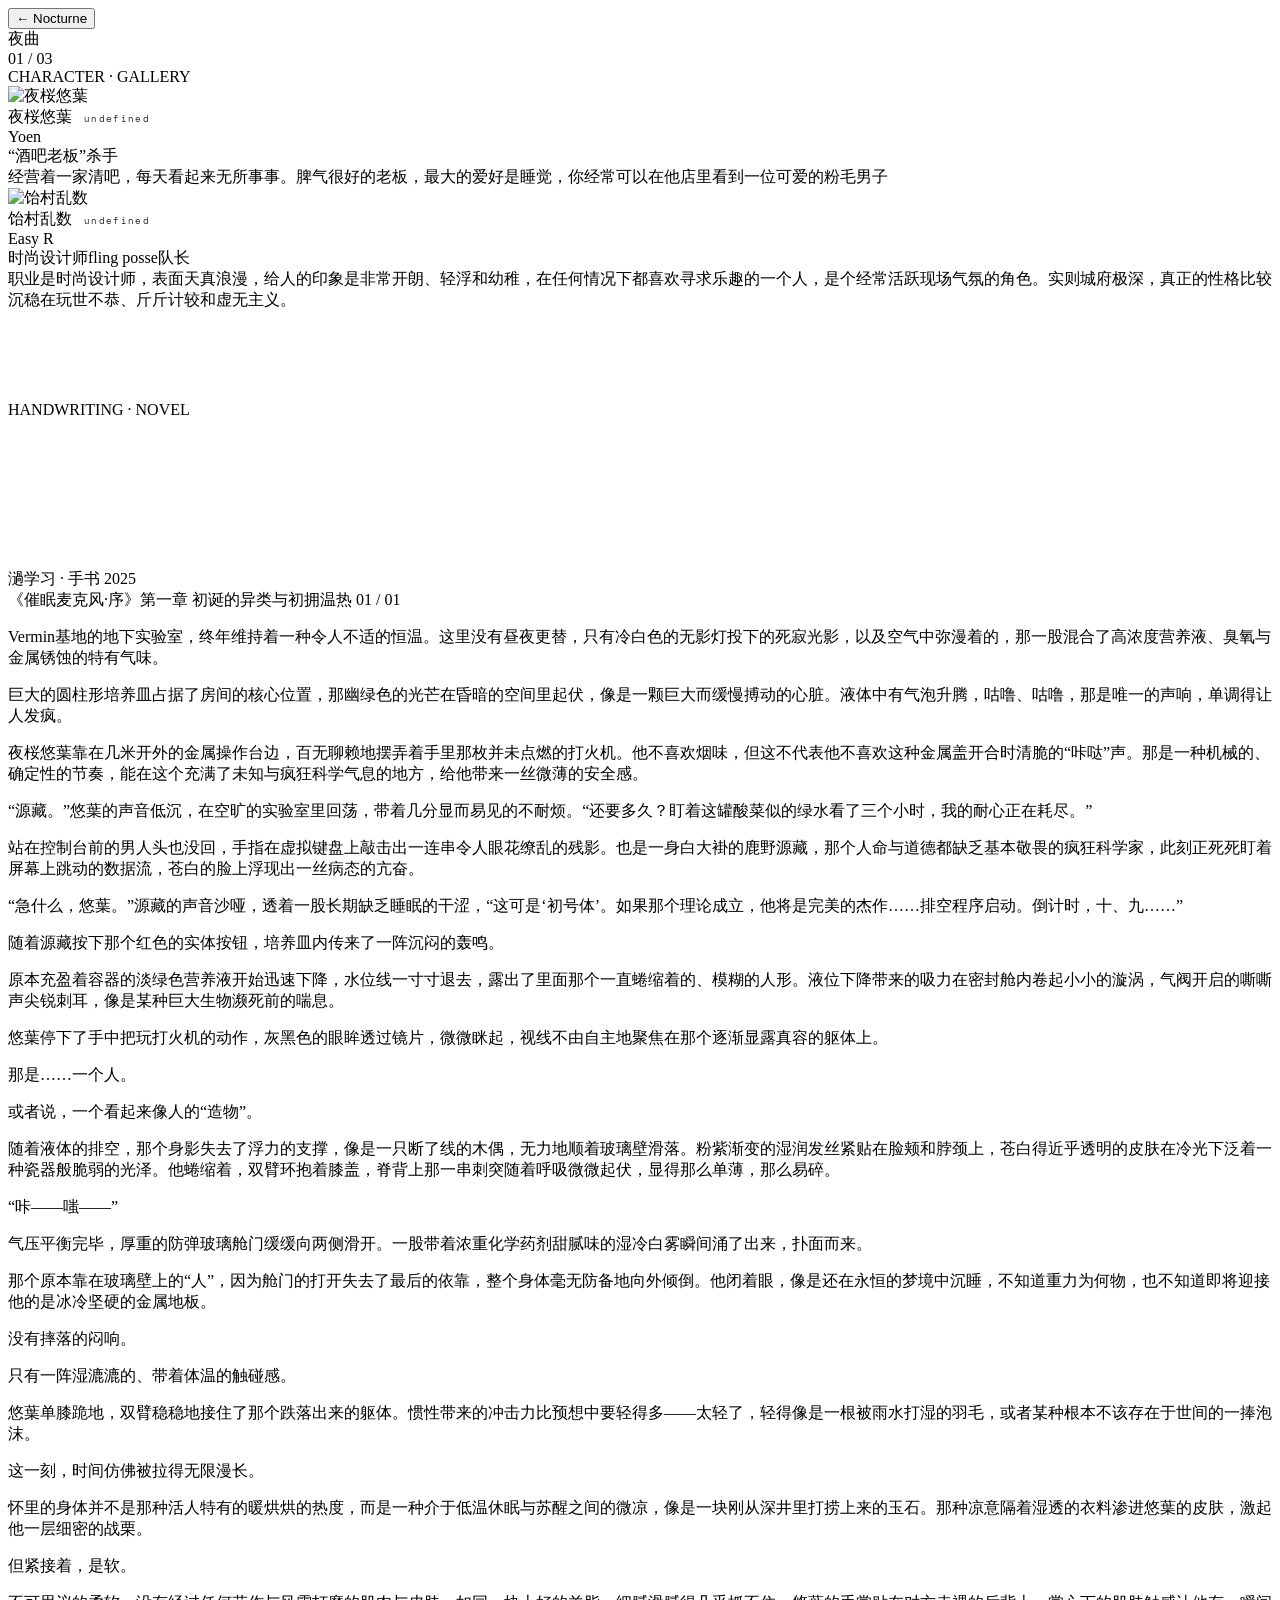
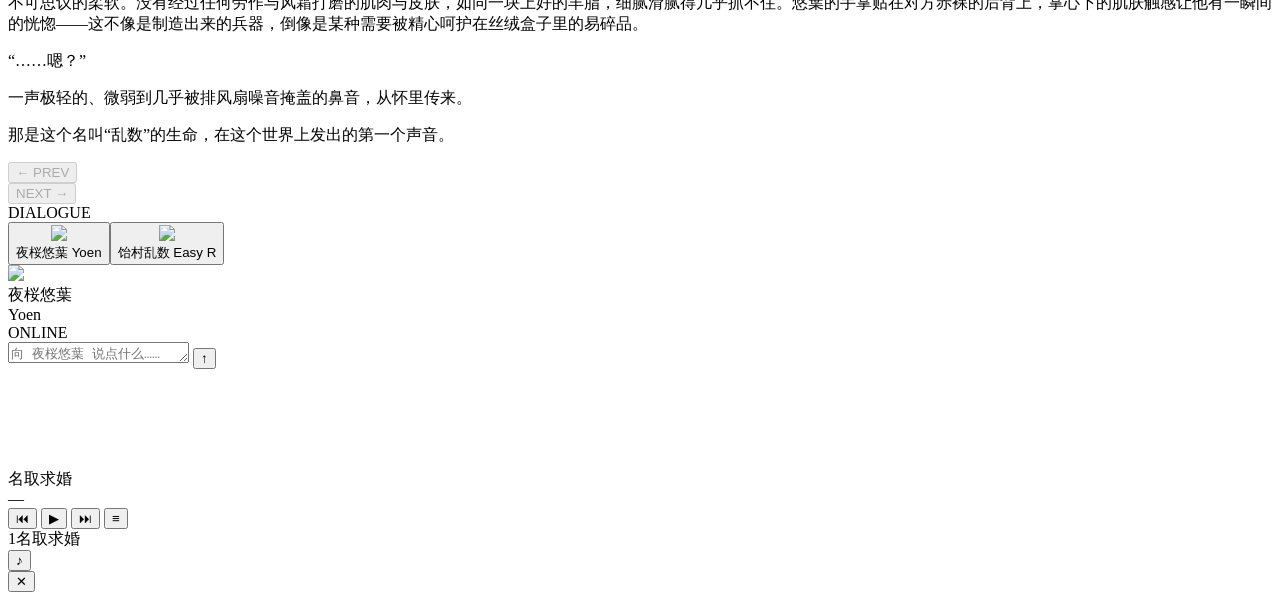
==== world.html @ d43e40ae "897" ====
<!DOCTYPE html>
<html lang="zh">
<head>
<meta charset="UTF-8">
<meta name="viewport" content="width=device-width, initial-scale=1.0">
<title>Nocturne</title>
<link rel="preconnect" href="https://fonts.googleapis.com">
<link href="https://fonts.googleapis.com/css2?family=Cormorant+Garamond:ital,wght@0,300;0,400;0,600;1,300;1,400&family=Noto+Serif+SC:wght@300;400;600&family=Space+Mono:ital@0;1&display=swap" rel="stylesheet">
<link rel="stylesheet" href="style.css">
</head>
<body>

<!-- ════════ DETAIL ════════ -->
<div id="detail" class="page active">

  <div class="detail-topbar">
    <button class="back-btn" onclick="history.back()">← Nocturne</button>
    <div class="topbar-name" id="d-topname"></div>
    <div class="topbar-num" id="d-topnum"></div>
  </div>

  <!-- 角色 + 画廊 -->
  <div class="d-sec" id="sec-cg">
    <div class="sec-lbl">CHARACTER · GALLERY</div>
    <div class="cg-grid">
      <div class="char-stack" id="d-chars"></div>
      <div class="gal-grid" id="d-gallery"></div>
    </div>
  </div>

  <!-- 视频 + 小说 -->
  <div class="d-sec" id="sec-vn">
    <div class="sec-lbl">HANDWRITING · NOVEL</div>
    <div class="vn-grid">

      <div class="vid-wrap">
        <div class="vid-frame" id="d-vframe">
          <div class="vid-ph"><div class="vi">▷</div><p>VIDEO<br>PLACEHOLDER</p></div>
        </div>
        <div class="vid-info">
          <span class="v-t" id="d-vtitle">手书</span>
          <span class="v-d" id="d-vdate">—</span>
        </div>
      </div>

      <div class="nv-wrap">
        <div class="nv-head">
          <span class="nv-title" id="d-nvtitle">—</span>
          <span class="nv-pg" id="d-nvpg">01 / 01</span>
        </div>
        <div class="nv-body" id="d-nvbody"></div>
        <div class="nv-foot">
          <button class="nvbtn" id="nvprev" onclick="nvFlip(-1)">← PREV</button>
          <div class="nv-dots" id="nvdots"></div>
          <button class="nvbtn" id="nvnext" onclick="nvFlip(1)">NEXT →</button>
        </div>
      </div>

    </div>
  </div>

  <!-- 对话 -->
  <div class="d-sec" id="sec-chat">
    <div class="sec-lbl">DIALOGUE</div>
    <div class="chat-wrap">

      <div class="chat-tabs" id="d-ctabs"></div>

      <div class="chat-box">
        <div class="chat-hd">
          <div class="chat-av" id="d-cav">—</div>
          <div>
            <div class="chat-cn" id="d-cname">—</div>
            <div class="chat-cr" id="d-crole">—</div>
          </div>
          <div class="chat-ol">ONLINE</div>
        </div>
        <div class="chat-msgs" id="d-msgs"></div>
        <div class="chat-input-row">
          <textarea class="chat-ta" id="d-input" rows="1"
            placeholder="Say something…"
            onkeydown="ckEnter(event)"
            oninput="autoR(this)"></textarea>
          <button class="chat-send" id="d-send" onclick="doChat()">↑</button>
        </div>
      </div>

    </div>
  </div>

  <div style="height:100px"></div>
</div>

<!-- ════════ MUSIC PLAYER ════════ -->
<div id="mp">
  <div class="mp-panel" id="mp-panel">
    <div class="mp-tname" id="mp-tname">—</div>
    <div class="mp-tart" id="mp-tart">—</div>
    <div class="mp-prog" id="mp-prog" onclick="mpSeek(event)">
      <div class="mp-fill" id="mp-fill"></div>
    </div>
    <div class="mp-ctrls">
      <button class="mpb" onclick="mpPrev()">⏮</button>
      <button class="mp-pp" id="mp-pp" onclick="mpToggle()">▶</button>
      <button class="mpb" onclick="mpNext()">⏭</button>
      <button class="mpb" onclick="mpTogglePl()">≡</button>
    </div>
    <div class="mp-list" id="mp-list">
      <div id="pl-items"></div>
    </div>
  </div>
  <button class="mp-fab" id="mp-fab" onclick="mpTogglePanel()">♪</button>
</div>

<!-- ════════ LIGHTBOX ════════ -->
<div id="lb" onclick="lbClose()">
  <button class="lb-x">✕</button>
  <img id="lb-img" src="" alt="">
</div>

<audio id="aud"></audio>

<script src="data.js"></script>
<script src="script.js"></script>

</body>
</html>
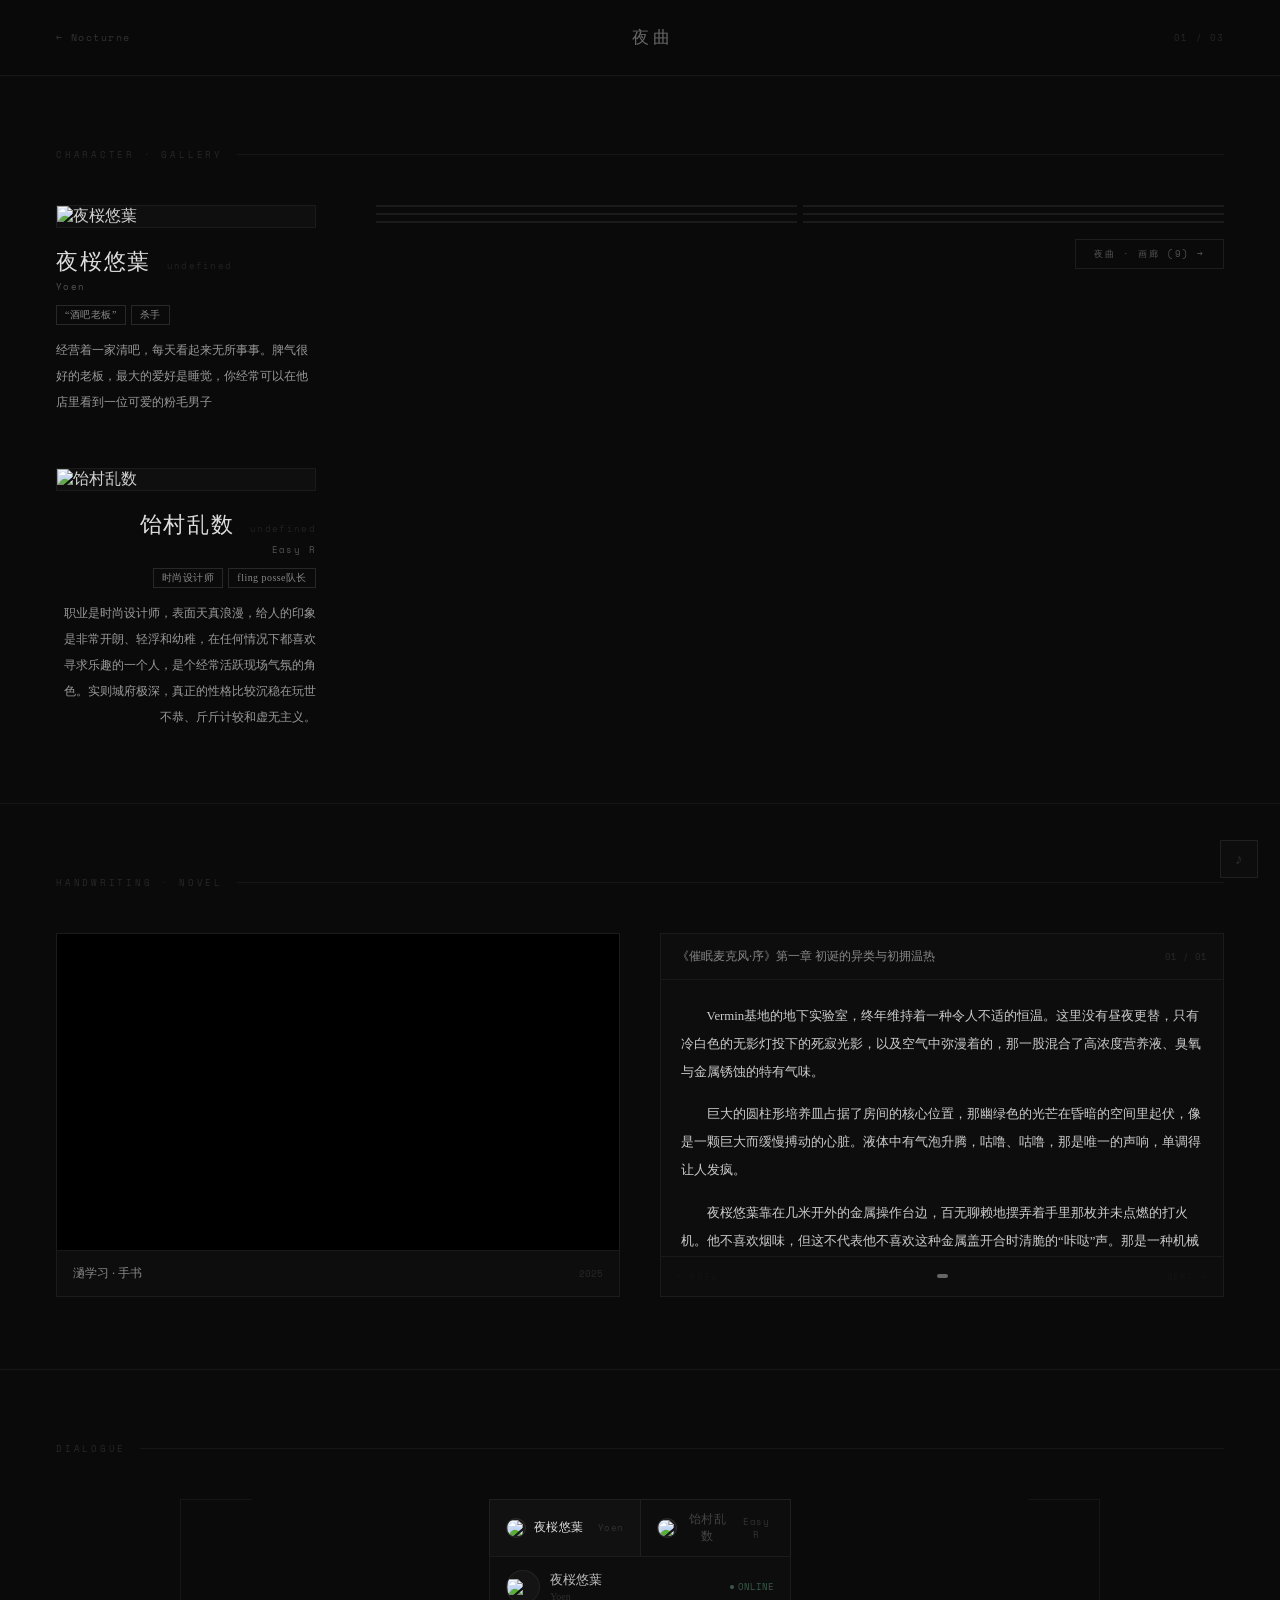
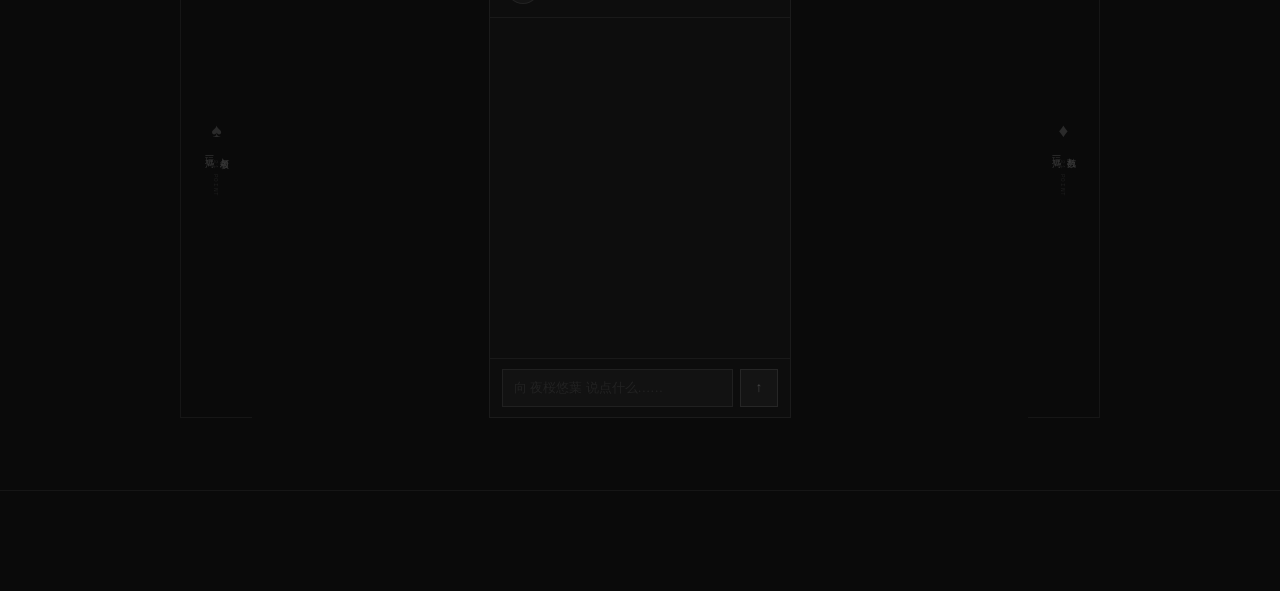
==== commit e04c81b9: "097" ====
--- a/world.html
+++ b/world.html
@@ -24,7 +24,10 @@
     <div class="sec-lbl">CHARACTER · GALLERY</div>
     <div class="cg-grid">
       <div class="char-stack" id="d-chars"></div>
-      <div class="gal-grid" id="d-gallery"></div>
+      <div class="gal-wrap">
+        <div class="gal-grid" id="d-gallery"></div>
+        <button class="gal-more-btn" id="gal-more-btn" onclick="galModalOpen()">Gallery →</button>
+      </div>
     </div>
   </div>
 
@@ -62,27 +65,44 @@
   <!-- 对话 -->
   <div class="d-sec" id="sec-chat">
     <div class="sec-lbl">DIALOGUE</div>
-    <div class="chat-wrap">
-
-      <div class="chat-tabs" id="d-ctabs"></div>
-
-      <div class="chat-box">
-        <div class="chat-hd">
-          <div class="chat-av" id="d-cav">—</div>
-          <div>
-            <div class="chat-cn" id="d-cname">—</div>
-            <div class="chat-cr" id="d-crole">—</div>
-          </div>
-          <div class="chat-ol">ONLINE</div>
-        </div>
-        <div class="chat-msgs" id="d-msgs"></div>
-        <div class="chat-input-row">
-          <textarea class="chat-ta" id="d-input" rows="1"
-            placeholder="Say something…"
-            onkeydown="ckEnter(event)"
-            oninput="autoR(this)"></textarea>
-          <button class="chat-send" id="d-send" onclick="doChat()">↑</button>
-        </div>
+
+    <div class="chat-outer">
+
+      <!-- 左：悠葉 -->
+      <div class="game-side game-side-left" id="game-btn-0" onclick="bjOpen(0)">
+        <div class="game-side-icon">♠</div>
+        <div class="game-side-label">与老板<br>玩一局</div>
+        <div class="game-side-sub">21 POINT</div>
+      </div>
+
+      <!-- 对话框 -->
+      <div class="chat-wrap">
+        <div class="chat-tabs" id="d-ctabs"></div>
+        <div class="chat-box">
+          <div class="chat-hd">
+            <div class="chat-av" id="d-cav">—</div>
+            <div>
+              <div class="chat-cn" id="d-cname">—</div>
+              <div class="chat-cr" id="d-crole">—</div>
+            </div>
+            <div class="chat-ol">ONLINE</div>
+          </div>
+          <div class="chat-msgs" id="d-msgs"></div>
+          <div class="chat-input-row">
+            <textarea class="chat-ta" id="d-input" rows="1"
+              placeholder="Say something…"
+              onkeydown="ckEnter(event)"
+              oninput="autoR(this)"></textarea>
+            <button class="chat-send" id="d-send" onclick="doChat()">↑</button>
+          </div>
+        </div>
+      </div>
+
+      <!-- 右：乱数 -->
+      <div class="game-side game-side-right" id="game-btn-1" onclick="bjOpen(1)">
+        <div class="game-side-icon">♦</div>
+        <div class="game-side-label">与乱数<br>玩一局</div>
+        <div class="game-side-sub">21 POINT</div>
       </div>
 
     </div>
@@ -112,6 +132,92 @@
   <button class="mp-fab" id="mp-fab" onclick="mpTogglePanel()">♪</button>
 </div>
 
+<!-- ════════ BLACKJACK MODAL ════════ -->
+<div id="bj-modal" onclick="bjModalBgClick(event)">
+  <div class="bj-modal-inner" id="bj-modal-inner">
+
+    <!-- 关闭 -->
+    <button class="bj-x" onclick="bjClose()">✕</button>
+
+    <!-- 赌桌主体 -->
+    <div class="bj-table">
+
+      <!-- ── 庄家区 ── -->
+      <div class="bj-dealer-zone">
+        <!-- 立绘区（后期放图） -->
+        <div class="bj-char-portrait" id="bj-char-portrait">
+          <div class="bj-char-placeholder" id="bj-char-placeholder">
+            <div class="bj-char-av" id="bj-char-av">—</div>
+            <div class="bj-char-nm" id="bj-char-nm">—</div>
+          </div>
+        </div>
+        <!-- 庄家台词 -->
+        <div class="bj-speech" id="bj-speech">
+          <span id="bj-speech-text">—</span>
+        </div>
+        <!-- 庄家牌 -->
+        <div class="bj-hand-label">庄家 <span class="bj-score" id="bj-dealer-score"></span></div>
+        <div class="bj-hand" id="bj-dealer-hand"></div>
+      </div>
+
+      <!-- ── 桌面中线 ── -->
+      <div class="bj-felt-mid">
+        <div class="bj-deck-area">
+          <div class="bj-deck" id="bj-deck">
+            <div class="bj-deck-card"></div>
+            <div class="bj-deck-card"></div>
+            <div class="bj-deck-card"></div>
+          </div>
+          <div class="bj-deck-label">DECK</div>
+        </div>
+        <div class="bj-result-area">
+          <div class="bj-result" id="bj-result"></div>
+        </div>
+        <!-- 筹码下注区 -->
+        <div class="bj-bet-display">
+          BET <span id="bj-bet-val">0</span> &nbsp;|&nbsp; CHIPS <span id="bj-chips-val">1000</span>
+        </div>
+      </div>
+
+      <!-- ── 玩家区 ── -->
+      <div class="bj-player-zone">
+        <div class="bj-hand" id="bj-player-hand"></div>
+        <div class="bj-hand-label">你 <span class="bj-score" id="bj-player-score"></span></div>
+
+        <!-- 筹码选择 -->
+        <div class="bj-chips" id="bj-chips">
+          <button class="bj-chip c5"   onclick="bjBet(5)">5</button>
+          <button class="bj-chip c25"  onclick="bjBet(25)">25</button>
+          <button class="bj-chip c50"  onclick="bjBet(50)">50</button>
+          <button class="bj-chip c100" onclick="bjBet(100)">100</button>
+          <button class="bj-chip c500" onclick="bjBet(500)">500</button>
+        </div>
+
+        <!-- 操作按钮 -->
+        <div class="bj-actions" id="bj-actions">
+          <button class="bj-btn" id="bj-deal-btn"     onclick="bjDeal()">发牌 DEAL</button>
+          <button class="bj-btn" id="bj-hit-btn"      onclick="bjHit()"   style="display:none">要牌 HIT</button>
+          <button class="bj-btn" id="bj-stand-btn"    onclick="bjStand()" style="display:none">停牌 STAND</button>
+          <button class="bj-btn" id="bj-double-btn"   onclick="bjDouble()" style="display:none">双倍 DOUBLE</button>
+          <button class="bj-btn" id="bj-split-btn"    onclick="bjSplit()"  style="display:none">分牌 SPLIT</button>
+          <button class="bj-btn" id="bj-insure-btn"   onclick="bjInsure()" style="display:none">保险 INSURANCE</button>
+          <button class="bj-btn bj-btn-new" id="bj-new-btn" onclick="bjNewRound()" style="display:none">新一局 NEW ROUND</button>
+        </div>
+      </div>
+
+    </div>
+  </div>
+</div>
+
+<!-- ════════ GALLERY MODAL ════════ -->
+<div id="gal-modal">
+  <div class="gal-modal-head">
+    <div class="gal-modal-title" id="gal-modal-title">画廊</div>
+    <button class="gal-modal-close" onclick="galModalClose()">✕ CLOSE</button>
+  </div>
+  <div class="gal-masonry" id="gal-masonry"></div>
+</div>
+
 <!-- ════════ LIGHTBOX ════════ -->
 <div id="lb" onclick="lbClose()">
   <button class="lb-x">✕</button>
--- a/style.css
+++ b/style.css
@@ -0,0 +1,676 @@
+/* ─── RESET ─── */
+*,*::before,*::after{box-sizing:border-box;margin:0;padding:0;}
+html{scroll-behavior:smooth;}
+body{
+  background:#0a0a0a;
+  color:#d0d0d0;
+  font-family:'Noto Serif SC',serif;
+  overflow-x:hidden;
+  -webkit-font-smoothing:antialiased;
+}
+img{display:block;}
+button{cursor:pointer;font-family:inherit;border:none;background:none;}
+
+/* ─── PAGE SYSTEM ─── */
+.page{display:none;}
+.page.active{display:block;}
+
+/* ════════════════════════════════
+   HOME
+════════════════════════════════ */
+#home{
+  min-height:100vh;
+  display:flex;
+  flex-direction:column;
+  overflow:hidden;
+}
+.home-bar{
+  display:flex;
+  align-items:baseline;
+  justify-content:space-between;
+  padding:36px 56px 0;
+  flex-shrink:0;
+}
+.logo{
+  font-family:'Cormorant Garamond',serif;
+  font-size:1.5rem;
+  font-weight:300;
+  letter-spacing:.3em;
+  color:#fff;
+}
+.logo-sub{
+  font-family:'Space Mono',monospace;
+  font-size:.58rem;
+  letter-spacing:.18em;
+  color:#333;
+  text-transform:uppercase;
+}
+.slider-area{
+  flex:1;
+  display:flex;
+  flex-direction:column;
+  align-items:center;
+  justify-content:center;
+  padding:40px 0 60px;
+}
+.world-name-display{
+  text-align:center;
+  margin-bottom:28px;
+  min-height:64px;
+  display:flex;
+  flex-direction:column;
+  align-items:center;
+  justify-content:flex-end;
+  gap:8px;
+}
+.wnd-idx{
+  font-family:'Space Mono',monospace;
+  font-size:.6rem;
+  letter-spacing:.25em;
+  color:#2e2e2e;
+}
+.wnd-name{
+  font-family:'Cormorant Garamond',serif;
+  font-size:clamp(1.8rem,4vw,3rem);
+  font-weight:300;
+  letter-spacing:.12em;
+  color:#e8e8e8;
+  line-height:1;
+  transition:opacity .35s,transform .35s;
+}
+.wnd-en{
+  font-family:'Space Mono',monospace;
+  font-size:.6rem;
+  letter-spacing:.2em;
+  color:#2e2e2e;
+  text-transform:uppercase;
+}
+
+/* Carousel */
+.carousel-outer{
+  position:relative;
+  width:min(90vw,1200px);
+  display:flex;
+  align-items:center;
+  justify-content:center;
+}
+.carousel-viewport{
+  flex:1;
+  position:relative;
+}
+.carousel-track-clip{
+  overflow:hidden;
+  width:100%;
+  position:relative;
+}
+.carousel-track{
+  display:flex;
+  transition:transform .55s cubic-bezier(.4,0,.2,1);
+  will-change:transform;
+}
+.slide{
+  flex-shrink:0;
+  width:100%;
+  cursor:pointer;
+}
+.slide-inner{
+  aspect-ratio:16/9;
+  position:relative;
+  overflow:hidden;
+  background:#0f0f0f;
+  border:1px solid rgba(255,255,255,.06);
+  transition:border-color .3s;
+}
+.slide:hover .slide-inner{border-color:rgba(255,255,255,.15);}
+.slide-bg{
+  position:absolute;inset:0;
+  background-size:cover;background-position:center;
+  filter:grayscale(25%) brightness(.75);
+  transition:filter .5s,transform .6s cubic-bezier(.4,0,.2,1);
+}
+.slide:hover .slide-bg{filter:grayscale(5%) brightness(.9);transform:scale(1.02);}
+.slide-overlay{
+  position:absolute;inset:0;
+  background:linear-gradient(to bottom,transparent 40%,rgba(0,0,0,.45) 100%);
+}
+.slide-empty{
+  position:absolute;inset:0;
+  display:flex;flex-direction:column;align-items:center;justify-content:center;
+  gap:10px;color:#1e1e1e;
+}
+.slide-empty .se-icon{font-size:2rem;opacity:.2;}
+.slide-empty .se-text{font-family:'Space Mono',monospace;font-size:.6rem;letter-spacing:.18em;}
+.slide-hint{
+  position:absolute;bottom:18px;right:22px;
+  font-family:'Space Mono',monospace;
+  font-size:.58rem;letter-spacing:.18em;
+  color:rgba(255,255,255,.25);
+  opacity:0;transition:opacity .3s;text-transform:uppercase;
+}
+.slide:hover .slide-hint{opacity:1;}
+.slide-tagline{
+  position:absolute;bottom:18px;left:22px;
+  font-size:.72rem;color:rgba(255,255,255,.25);font-style:italic;
+  opacity:0;transform:translateY(4px);transition:all .35s .05s;
+}
+.slide:hover .slide-tagline{opacity:1;transform:none;}
+
+/* Arrows */
+.carr-btn{
+  flex-shrink:0;
+  width:64px;height:64px;
+  background:none;border:none;
+  color:rgba(255,255,255,.3);font-size:1.1rem;
+  display:flex;align-items:center;justify-content:center;
+  transition:color .25s;cursor:pointer;
+}
+.carr-btn:hover{color:rgba(255,255,255,.85);}
+
+/* Dots */
+.slider-dots{display:flex;gap:8px;margin-top:28px;}
+.sdot{
+  width:5px;height:5px;border-radius:50%;
+  background:#222;cursor:pointer;transition:all .3s;
+}
+.sdot.on{background:#666;width:18px;border-radius:2px;}
+
+.home-footer{
+  text-align:center;padding:0 0 36px;
+  font-family:'Space Mono',monospace;
+  font-size:.56rem;letter-spacing:.22em;color:#1e1e1e;text-transform:uppercase;
+  flex-shrink:0;
+}
+
+/* ════════════════════════════════
+   DETAIL
+════════════════════════════════ */
+#detail{background:#0a0a0a;}
+.detail-topbar{
+  display:flex;align-items:center;justify-content:space-between;
+  padding:26px 56px;
+  border-bottom:1px solid rgba(255,255,255,.06);
+  position:sticky;top:0;z-index:100;
+  background:rgba(10,10,10,.93);backdrop-filter:blur(20px);
+}
+.back-btn{
+  display:flex;align-items:center;gap:10px;
+  font-family:'Space Mono',monospace;font-size:.62rem;letter-spacing:.15em;
+  color:#333;transition:color .2s;
+}
+.back-btn:hover{color:#aaa;}
+.topbar-name{
+  font-family:'Cormorant Garamond',serif;
+  font-size:1.05rem;font-weight:300;letter-spacing:.22em;color:#666;
+}
+.topbar-num{font-family:'Space Mono',monospace;font-size:.58rem;letter-spacing:.12em;color:#252525;}
+
+/* Sections */
+.d-sec{
+  padding:72px 56px;
+  border-bottom:1px solid rgba(255,255,255,.05);
+  opacity:0;transform:translateY(22px);
+  transition:opacity .65s cubic-bezier(.4,0,.2,1),transform .65s cubic-bezier(.4,0,.2,1);
+}
+.d-sec.vis{opacity:1;transform:none;}
+.sec-lbl{
+  font-family:'Space Mono',monospace;font-size:.58rem;letter-spacing:.3em;
+  color:#282828;text-transform:uppercase;margin-bottom:44px;
+  display:flex;align-items:center;gap:14px;
+}
+.sec-lbl::after{content:'';flex:1;height:1px;background:rgba(255,255,255,.05);}
+
+/* Characters + Gallery */
+.cg-grid{display:grid;grid-template-columns:260px 1fr;gap:60px;align-items:start;}
+.char-stack{display:flex;flex-direction:column;gap:52px;}
+.char-card.flip .char-body{text-align:right;}
+.char-card.flip .char-tags{justify-content:flex-end;}
+.char-portrait{
+  width:100%;background:#0f0f0f;
+  border:1px solid rgba(255,255,255,.05);
+  overflow:hidden;margin-bottom:18px;position:relative;
+}
+.char-portrait img{width:100%;height:auto;filter:grayscale(15%);}
+.portrait-ph{
+  position:absolute;inset:0;
+  display:flex;flex-direction:column;align-items:center;justify-content:center;
+  gap:6px;color:#1e1e1e;
+}
+.portrait-ph .phi{font-size:1.4rem;opacity:.2;}
+.portrait-ph .pht{font-family:'Space Mono',monospace;font-size:.55rem;letter-spacing:.15em;}
+.char-name{
+  font-family:'Cormorant Garamond',serif;
+  font-size:1.4rem;font-weight:300;letter-spacing:.08em;color:#ddd;margin-bottom:3px;
+}
+.char-name-en{font-family:'Space Mono',monospace;font-size:.58rem;letter-spacing:.15em;color:#555;margin-bottom:12px;}
+.char-tags{display:flex;flex-wrap:wrap;gap:5px;margin-bottom:12px;}
+.char-tag{font-size:.62rem;padding:2px 8px;border:1px solid rgba(255,255,255,.12);color:#888;letter-spacing:.05em;}
+.char-bio{font-size:.78rem;line-height:2.1;color:#999;}
+
+/* ── 预览画廊容器 ── */
+.gal-wrap{display:flex;flex-direction:column;gap:10px;}
+
+/* 预览画廊：2列瀑布流，图片保持原始比例不裁切 */
+.gal-grid{columns:2;column-gap:6px;}
+.gi{
+  break-inside:avoid;margin-bottom:6px;display:block;
+  break-inside:avoid;margin-bottom:6px;
+  background:#0f0f0f;
+  border:1px solid rgba(255,255,255,.05);
+  overflow:hidden;cursor:pointer;
+  transition:border-color .3s;display:block;
+}
+.gi:hover{border-color:rgba(255,255,255,.18);}
+.gi img{width:100%;height:auto;display:block;filter:grayscale(8%);transition:filter .4s,transform .4s;}
+.gi:hover img{filter:grayscale(0%);transform:scale(1.02);}
+.gi-empty{
+  
+  display:flex;flex-direction:column;align-items:center;justify-content:center;
+  gap:5px;color:#1e1e1e;
+}
+.gi-empty .ge{font-size:1.1rem;opacity:.2;}
+.gi-empty .gt{font-family:'Space Mono',monospace;font-size:.52rem;letter-spacing:.12em;}
+
+/* 查看更多按钮 */
+.gal-more-btn{
+  align-self:flex-end;
+  font-family:'Space Mono',monospace;font-size:.55rem;letter-spacing:.18em;
+  color:#555;border:1px solid rgba(255,255,255,.08);
+  padding:7px 18px;background:transparent;cursor:pointer;
+  transition:color .2s,border-color .2s;text-transform:uppercase;
+}
+.gal-more-btn:hover{color:#bbb;border-color:rgba(255,255,255,.25);}
+
+/* ── 画廊全屏弹窗 ── */
+#gal-modal{
+  display:none;position:fixed;inset:0;z-index:950;
+  background:rgba(0,0,0,.97);overflow-y:auto;
+  padding:40px 24px 60px;
+}
+#gal-modal.op{display:block;}
+.gal-modal-head{
+  display:flex;align-items:center;justify-content:space-between;
+  max-width:1200px;margin:0 auto 28px;
+}
+.gal-modal-title{
+  font-family:'Cormorant Garamond',serif;font-size:1.3rem;
+  font-weight:300;letter-spacing:.15em;color:#ccc;
+}
+.gal-modal-close{
+  font-family:'Space Mono',monospace;font-size:.6rem;letter-spacing:.15em;
+  color:#555;border:1px solid rgba(255,255,255,.1);
+  padding:7px 14px;background:transparent;cursor:pointer;
+  transition:color .2s,border-color .2s;
+}
+.gal-modal-close:hover{color:#ccc;border-color:rgba(255,255,255,.28);}
+
+/* 弹窗瀑布流 */
+.gal-masonry{max-width:1200px;margin:0 auto;columns:4;column-gap:8px;}
+.gal-masonry-item{
+  break-inside:avoid;margin-bottom:8px;
+  border:1px solid rgba(255,255,255,.05);
+  overflow:hidden;cursor:pointer;
+  transition:border-color .3s;background:#0d0d0d;
+}
+.gal-masonry-item:hover{border-color:rgba(255,255,255,.2);}
+.gal-masonry-item img{width:100%;height:auto;display:block;filter:grayscale(8%);transition:filter .4s;}
+.gal-masonry-item:hover img{filter:grayscale(0%);}
+@media(max-width:900px){.gal-masonry{columns:3;}.gal-grid{columns:2;}}
+@media(max-width:600px){.gal-masonry{columns:2;}.gal-grid{columns:2;}}
+@media(max-width:420px){.gal-masonry{columns:1;}.gal-grid{columns:1;}}
+
+/* Video + Novel */
+.vn-grid{display:grid;grid-template-columns:1fr 1fr;gap:40px;align-items:stretch;}
+.vid-wrap{border:1px solid rgba(255,255,255,.06);background:#0d0d0d;}
+.vid-frame{
+  aspect-ratio:16/9;background:#000;
+  position:relative;display:flex;align-items:center;justify-content:center;overflow:hidden;
+}
+.vid-frame video,.vid-frame iframe{width:100%;height:100%;border:none;display:block;}
+.vid-ph{display:flex;flex-direction:column;align-items:center;gap:8px;color:#1e1e1e;text-align:center;}
+.vid-ph .vi{font-size:1.8rem;opacity:.2;}
+.vid-ph p{font-family:'Space Mono',monospace;font-size:.58rem;letter-spacing:.1em;line-height:1.9;}
+.vid-info{padding:14px 16px;border-top:1px solid rgba(255,255,255,.05);display:flex;justify-content:space-between;align-items:baseline;}
+.v-t{font-size:.78rem;color:#888;}
+.v-d{font-family:'Space Mono',monospace;font-size:.58rem;color:#282828;}
+
+.nv-wrap{border:1px solid rgba(255,255,255,.06);background:#0d0d0d;display:flex;flex-direction:column;height:100%;}
+.nv-head{padding:14px 16px;border-bottom:1px solid rgba(255,255,255,.05);display:flex;justify-content:space-between;align-items:center;}
+.nv-title{font-size:.78rem;color:#888;}
+.nv-pg{font-family:'Space Mono',monospace;font-size:.56rem;color:#282828;}
+.nv-body{flex:1;position:relative;overflow:hidden;min-height:0;}
+.nv-page{
+  position:absolute;inset:0;padding:22px 20px;
+  font-size:.8rem;line-height:2.2;color:#ccc;
+  opacity:0;transform:translateX(28px);
+  transition:opacity .35s,transform .35s;
+  pointer-events:none;overflow-y:auto;
+}
+.nv-page.on{opacity:1;transform:none;pointer-events:auto;}
+.nv-page p{margin-bottom:1.1em;text-indent:2em;}
+.nv-foot{padding:9px 16px;border-top:1px solid rgba(255,255,255,.05);display:flex;align-items:center;justify-content:space-between;}
+.nvbtn{font-family:'Space Mono',monospace;font-size:.58rem;letter-spacing:.08em;color:#282828;padding:4px 0;transition:color .2s;}
+.nvbtn:hover{color:#aaa;}
+.nvbtn:disabled{opacity:.2;cursor:default;}
+.nv-dots{display:flex;gap:4px;}
+.nvdot{width:4px;height:4px;border-radius:50%;background:#1e1e1e;cursor:pointer;transition:all .25s;}
+.nvdot.on{background:#666;width:11px;border-radius:2px;}
+
+/* Chat */
+.chat-wrap{max-width:760px;margin:0 auto;}
+.chat-tabs{
+  display:none;
+  border:1px solid rgba(255,255,255,.08);
+  border-bottom:none;
+  background:#0d0d0d;
+}
+.chat-tabs.visible{display:flex;}
+.ctab{
+  flex:1;padding:11px 16px;display:flex;align-items:center;gap:8px;
+  color:#444;font-size:.78rem;
+  border-right:1px solid rgba(255,255,255,.06);
+  transition:all .2s;letter-spacing:.03em;
+}
+.ctab:last-child{border-right:none;}
+.ctab:hover{color:#aaa;background:rgba(255,255,255,.03);}
+.ctab.on{color:#ddd;background:#111;}
+.ctab-av{
+  width:20px;height:20px;border-radius:50%;background:#1a1a1a;
+  border:1px solid rgba(255,255,255,.08);
+  overflow:hidden;display:flex;align-items:center;justify-content:center;
+  font-size:.6rem;color:#555;flex-shrink:0;
+}
+.ctab-av img{width:100%;height:auto;}
+.ctab-alias{font-family:'Space Mono',monospace;font-size:.56rem;color:#333;margin-left:auto;}
+
+.chat-box{border:1px solid rgba(255,255,255,.06);background:#0d0d0d;}
+.chat-hd{padding:13px 16px;border-bottom:1px solid rgba(255,255,255,.05);display:flex;align-items:center;gap:10px;}
+.chat-av{
+  width:34px;height:34px;border-radius:50%;
+  background:#141414;border:1px solid rgba(255,255,255,.06);
+  overflow:hidden;display:flex;align-items:center;justify-content:center;
+  font-size:.8rem;color:#333;flex-shrink:0;
+}
+.chat-av img{width:100%;height:auto;}
+.chat-cn{font-size:.82rem;color:#bbb;}
+.chat-cr{font-size:.62rem;color:#2e2e2e;margin-top:2px;}
+.chat-ol{
+  margin-left:auto;font-family:'Space Mono',monospace;
+  font-size:.56rem;color:#3a5a4a;display:flex;align-items:center;gap:4px;
+}
+.chat-ol::before{content:'';width:4px;height:4px;background:#3a5a4a;border-radius:50%;animation:pulse 2.5s ease-in-out infinite;}
+@keyframes pulse{0%,100%{opacity:1}50%{opacity:.25}}
+
+.chat-msgs{
+  height:340px;overflow-y:auto;padding:16px;
+  display:flex;flex-direction:column;gap:10px;
+  scrollbar-width:thin;scrollbar-color:#161616 transparent;
+}
+.cm{display:flex;gap:7px;max-width:80%;animation:mi .2s ease;}
+@keyframes mi{from{opacity:0;transform:translateY(4px)}}
+.cm.u{margin-left:auto;flex-direction:row-reverse;}
+.cm-av{
+  width:26px;height:26px;border-radius:50%;
+  background:#141414;border:1px solid rgba(255,255,255,.05);
+  display:flex;align-items:center;justify-content:center;
+  font-size:.65rem;color:#333;flex-shrink:0;margin-top:2px;
+}
+.cm-av img{width:100%;height:auto;border-radius:50%;}
+.cm-b{padding:9px 12px;font-size:.8rem;line-height:1.8;}
+.cm.ai .cm-b{background:#141414;border:1px solid rgba(255,255,255,.05);border-radius:2px 9px 9px 9px;color:#888;}
+.cm.u .cm-b{background:#161616;border:1px solid rgba(255,255,255,.09);border-radius:9px 2px 9px 9px;color:#bbb;}
+.tds{display:flex;gap:3px;padding:3px 0;}
+.td{width:4px;height:4px;background:#2a2a2a;border-radius:50%;animation:td 1.2s ease-in-out infinite;}
+.td:nth-child(2){animation-delay:.2s}.td:nth-child(3){animation-delay:.4s}
+@keyframes td{0%,60%,100%{transform:translateY(0)}30%{transform:translateY(-4px)}}
+
+.chat-input-row{padding:10px 12px;border-top:1px solid rgba(255,255,255,.05);display:flex;gap:7px;}
+.chat-ta{
+  flex:1;background:rgba(255,255,255,.02);
+  border:1px solid rgba(255,255,255,.06);
+  padding:8px 11px;color:#bbb;
+  font-family:'Noto Serif SC',serif;font-size:.8rem;
+  resize:none;outline:none;line-height:1.6;
+  transition:border-color .2s;min-height:38px;max-height:100px;
+}
+.chat-ta:focus{border-color:rgba(255,255,255,.16);}
+.chat-ta::placeholder{color:#222;}
+.chat-send{
+  background:#141414;border:1px solid rgba(255,255,255,.08);
+  color:#444;width:38px;font-size:.85rem;
+  transition:all .2s;flex-shrink:0;
+}
+.chat-send:hover{color:#bbb;border-color:rgba(255,255,255,.18);}
+.chat-send:disabled{opacity:.25;cursor:not-allowed;}
+
+/* ════════════════════════════════
+   MUSIC PLAYER
+════════════════════════════════ */
+#mp{position:fixed;bottom:22px;right:22px;z-index:500;display:flex;flex-direction:column;align-items:flex-end;gap:7px;}
+.mp-panel{width:248px;background:#0d0d0d;border:1px solid rgba(255,255,255,.08);padding:15px 16px;display:none;}
+.mp-panel.op{display:block;}
+.mp-tname{font-size:.78rem;color:#bbb;margin-bottom:2px;white-space:nowrap;overflow:hidden;text-overflow:ellipsis;}
+.mp-tart{font-family:'Space Mono',monospace;font-size:.55rem;color:#2a2a2a;margin-bottom:10px;}
+.mp-prog{width:100%;height:1px;background:#1a1a1a;margin-bottom:10px;cursor:pointer;}
+.mp-fill{height:100%;background:#555;width:0%;transition:width .5s linear;}
+.mp-ctrls{display:flex;align-items:center;justify-content:space-between;}
+.mpb{color:#2a2a2a;font-size:.8rem;padding:4px;transition:color .2s;}
+.mpb:hover{color:#aaa;}
+.mp-pp{width:30px;height:30px;background:#141414;border:1px solid rgba(255,255,255,.08);color:#666;font-size:.75rem;display:flex;align-items:center;justify-content:center;transition:all .2s;}
+.mp-pp:hover{color:#ccc;border-color:rgba(255,255,255,.18);}
+.mp-list{margin-top:10px;border-top:1px solid rgba(255,255,255,.05);padding-top:9px;display:none;}
+.mp-list.op{display:block;}
+.pl-item{display:flex;align-items:center;gap:7px;padding:5px 0;cursor:pointer;}
+.pl-n{font-family:'Space Mono',monospace;font-size:.55rem;color:#252525;width:11px;}
+.pl-t{font-size:.72rem;color:#333;flex:1;transition:color .2s;}
+.pl-item:hover .pl-t{color:#aaa;}
+.pl-item.on .pl-t{color:#777;}
+.mp-fab{
+  width:38px;height:38px;background:#0d0d0d;
+  border:1px solid rgba(255,255,255,.08);
+  color:#2e2e2e;font-size:.95rem;
+  display:flex;align-items:center;justify-content:center;transition:all .2s;
+}
+.mp-fab:hover{color:#aaa;border-color:rgba(255,255,255,.16);}
+.mp-fab.on{color:#666;}
+
+/* ════════════════════════════════
+   LIGHTBOX
+════════════════════════════════ */
+#lb{display:none;position:fixed;inset:0;z-index:900;background:rgba(0,0,0,.96);align-items:center;justify-content:center;padding:20px;}
+#lb.op{display:flex;}
+#lb img{max-width:90vw;max-height:90vh;object-fit:contain;}
+.lb-x{position:absolute;top:20px;right:22px;font-size:1.5rem;color:#2a2a2a;transition:color .2s;}
+.lb-x:hover{color:#aaa;}
+
+/* ════════════════════════════════
+   SCROLLBAR
+════════════════════════════════ */
+::-webkit-scrollbar{width:3px;}
+::-webkit-scrollbar-track{background:transparent;}
+::-webkit-scrollbar-thumb{background:#191919;}
+
+/* ════════════════════════════════
+   RESPONSIVE
+════════════════════════════════ */
+@media(max-width:900px){
+  .home-bar{padding:24px 24px 0;}
+  .detail-topbar,.d-sec{padding-left:24px;padding-right:24px;}
+  .cg-grid{grid-template-columns:1fr;gap:36px;}
+  .vn-grid{grid-template-columns:1fr;gap:20px;}
+}
+@media(max-width:600px){
+  .logo-sub{display:none;}
+}
+
+/* ══ 游戏入口：对话框左右两侧 ══ */
+.chat-outer{
+  display:grid;
+  grid-template-columns:72px 1fr 72px;
+  max-width:920px;margin:0 auto;
+}
+.game-side{
+  display:flex;flex-direction:column;
+  align-items:center;justify-content:center;
+  gap:8px;cursor:pointer;
+  border:1px solid rgba(255,255,255,.05);
+  background:#0a0a0a;padding:16px 4px;
+  transition:background .25s,border-color .25s;
+  user-select:none;
+}
+.game-side:hover{background:#111;border-color:rgba(255,255,255,.15);}
+.game-side-left{border-right:none;}
+.game-side-right{border-left:none;}
+.game-side-icon{font-size:1.2rem;color:#2a2a2a;transition:color .25s;}
+.game-side:hover .game-side-icon{color:#888;}
+.game-side-label{
+  font-family:'Noto Serif SC',serif;
+  font-size:.58rem;color:#383838;line-height:1.7;text-align:center;
+  writing-mode:vertical-rl;letter-spacing:.1em;transition:color .25s;
+}
+.game-side:hover .game-side-label{color:#bbb;}
+.game-side-sub{
+  font-family:'Space Mono',monospace;
+  font-size:.38rem;letter-spacing:.1em;color:#1e1e1e;
+  writing-mode:vertical-rl;transition:color .25s;
+}
+.game-side:hover .game-side-sub{color:#555;}
+@media(max-width:700px){
+  .chat-outer{grid-template-columns:46px 1fr 46px;}
+  .game-side-label{font-size:.5rem;}
+}
+
+/* ══ 21点弹窗 ══ */
+#bj-modal{
+  display:none;position:fixed;inset:0;z-index:970;
+  background:rgba(0,0,0,.88);backdrop-filter:blur(6px);
+  align-items:center;justify-content:center;padding:16px;
+}
+#bj-modal.op{display:flex;}
+.bj-modal-inner{
+  position:relative;width:min(680px,96vw);aspect-ratio:1;
+  background:#0f1f0f;border:1px solid rgba(255,255,255,.08);
+  overflow:hidden;box-shadow:0 32px 80px rgba(0,0,0,.8);
+  display:flex;flex-direction:column;
+}
+.bj-x{
+  position:absolute;top:14px;right:16px;z-index:10;
+  font-size:.9rem;color:rgba(255,255,255,.2);transition:color .2s;padding:4px 8px;
+}
+.bj-x:hover{color:rgba(255,255,255,.7);}
+.bj-table{
+  flex:1;display:flex;flex-direction:column;
+  background:radial-gradient(ellipse 90% 60% at 50% 50%,#1a3a1a 0%,#0d240d 60%,#081508 100%);
+  position:relative;overflow:hidden;
+}
+.bj-table::before{
+  content:'';position:absolute;inset:0;pointer-events:none;
+  background-image:
+    repeating-linear-gradient(0deg,transparent,transparent 20px,rgba(0,0,0,.03) 20px,rgba(0,0,0,.03) 21px),
+    repeating-linear-gradient(90deg,transparent,transparent 20px,rgba(0,0,0,.03) 20px,rgba(0,0,0,.03) 21px);
+}
+.bj-table::after{content:'';position:absolute;inset:8px;border:1px solid rgba(180,150,80,.12);pointer-events:none;}
+.bj-dealer-zone{
+  flex:0 0 42%;display:flex;flex-direction:column;
+  align-items:center;justify-content:flex-end;padding:10px 20px 8px;position:relative;
+}
+.bj-char-portrait{position:absolute;top:0;left:0;right:0;bottom:0;display:flex;align-items:center;justify-content:center;}
+.bj-char-portrait img{height:100%;width:auto;object-fit:contain;object-position:bottom center;opacity:.85;}
+.bj-char-placeholder{display:flex;flex-direction:column;align-items:center;gap:6px;}
+.bj-char-av{
+  width:52px;height:52px;border:1px solid rgba(255,255,255,.1);
+  display:flex;align-items:center;justify-content:center;
+  font-size:.9rem;color:rgba(255,255,255,.3);overflow:hidden;
+}
+.bj-char-av img{width:100%;height:100%;object-fit:cover;object-position:top;}
+.bj-char-nm{font-family:'Cormorant Garamond',serif;font-size:.85rem;font-weight:300;letter-spacing:.12em;color:rgba(255,255,255,.4);}
+.bj-speech{
+  position:relative;z-index:2;background:rgba(0,0,0,.55);
+  border:1px solid rgba(255,255,255,.08);padding:5px 12px;margin-bottom:7px;max-width:300px;
+}
+.bj-speech::before{
+  content:'';position:absolute;bottom:-6px;left:50%;transform:translateX(-50%);
+  width:0;height:0;border-left:5px solid transparent;border-right:5px solid transparent;
+  border-top:6px solid rgba(255,255,255,.08);
+}
+#bj-speech-text{font-size:.68rem;color:rgba(255,255,255,.6);letter-spacing:.04em;line-height:1.5;}
+.bj-hand-label{font-family:'Space Mono',monospace;font-size:.46rem;letter-spacing:.2em;color:rgba(255,255,255,.25);position:relative;z-index:2;margin-bottom:5px;}
+.bj-score{color:rgba(255,255,255,.5);font-size:.55rem;}
+.bj-hand{display:flex;flex-wrap:wrap;gap:5px;justify-content:center;position:relative;z-index:2;min-height:72px;align-items:flex-end;}
+.bj-felt-mid{
+  flex:0 0 16%;display:flex;align-items:center;justify-content:space-between;
+  padding:0 28px;border-top:1px solid rgba(180,150,80,.1);border-bottom:1px solid rgba(180,150,80,.1);
+  position:relative;z-index:2;
+}
+.bj-deck-area{display:flex;flex-direction:column;align-items:center;gap:3px;}
+.bj-deck{position:relative;width:36px;height:50px;}
+.bj-deck-card{
+  position:absolute;width:34px;height:48px;
+  background:repeating-linear-gradient(135deg,#1a1a3e,#1a1a3e 3px,#16163a 3px,#16163a 6px);
+  border:1px solid rgba(255,255,255,.15);border-radius:2px;
+}
+.bj-deck-card:nth-child(1){top:0;left:0;}
+.bj-deck-card:nth-child(2){top:-2px;left:1px;}
+.bj-deck-card:nth-child(3){top:-4px;left:2px;}
+.bj-deck-label{font-family:'Space Mono',monospace;font-size:.38rem;letter-spacing:.2em;color:rgba(255,255,255,.15);}
+.bj-result-area{flex:1;text-align:center;}
+.bj-result{
+  font-family:'Cormorant Garamond',serif;font-size:1.2rem;font-weight:300;
+  letter-spacing:.18em;color:rgba(255,255,255,0);transition:color .4s,transform .3s;transform:scale(.9);
+}
+.bj-result.show{color:rgba(255,255,255,.9);transform:scale(1);}
+.bj-result.win{color:#a8d8a8!important;}
+.bj-result.lose{color:#d8a8a8!important;}
+.bj-result.push{color:#d8c87a!important;}
+.bj-bet-display{font-family:'Space Mono',monospace;font-size:.44rem;letter-spacing:.1em;color:rgba(255,255,255,.3);text-align:right;min-width:120px;}
+.bj-player-zone{flex:0 0 42%;display:flex;flex-direction:column;align-items:center;justify-content:flex-start;padding:8px 20px 10px;position:relative;}
+.bj-chips{display:flex;gap:8px;margin:8px 0 6px;position:relative;z-index:2;}
+.bj-chip{
+  width:38px;height:38px;border-radius:50%;
+  font-family:'Space Mono',monospace;font-size:.5rem;font-weight:700;
+  cursor:pointer;border:3px solid transparent;
+  transition:transform .15s,box-shadow .15s;
+  box-shadow:0 3px 8px rgba(0,0,0,.5),inset 0 1px 0 rgba(255,255,255,.2);
+}
+.bj-chip:hover{transform:translateY(-3px);box-shadow:0 6px 14px rgba(0,0,0,.6);}
+.bj-chip.c5{background:#c0392b;border-color:#e74c3c;color:#fff;}
+.bj-chip.c25{background:#27ae60;border-color:#2ecc71;color:#fff;}
+.bj-chip.c50{background:#2980b9;border-color:#3498db;color:#fff;}
+.bj-chip.c100{background:#8e44ad;border-color:#9b59b6;color:#fff;}
+.bj-chip.c500{background:#d4a017;border-color:#f1c40f;color:#111;}
+.bj-chip.disabled{opacity:.35;pointer-events:none;}
+.bj-actions{display:flex;flex-wrap:wrap;gap:6px;justify-content:center;position:relative;z-index:2;margin-top:4px;}
+.bj-btn{
+  font-family:'Space Mono',monospace;font-size:.46rem;letter-spacing:.14em;
+  padding:7px 14px;background:rgba(255,255,255,.04);
+  border:1px solid rgba(255,255,255,.12);color:rgba(255,255,255,.6);
+  cursor:pointer;transition:background .2s,border-color .2s,color .2s;
+}
+.bj-btn:hover{background:rgba(255,255,255,.1);border-color:rgba(255,255,255,.3);color:#fff;}
+.bj-btn:disabled{opacity:.25;pointer-events:none;}
+.bj-btn-new{background:rgba(180,150,80,.08);border-color:rgba(180,150,80,.25);color:rgba(180,150,80,.8);}
+.bj-btn-new:hover{background:rgba(180,150,80,.15);color:#d4b86a;}
+.bj-card{
+  width:42px;height:62px;background:#f5f0e8;border-radius:3px;
+  border:1px solid rgba(0,0,0,.2);
+  box-shadow:0 3px 10px rgba(0,0,0,.5),inset 0 1px 0 rgba(255,255,255,.8);
+  position:relative;display:flex;align-items:center;justify-content:center;
+  flex-shrink:0;opacity:0;transform:translateY(-40px) rotate(-8deg);
+}
+.bj-card.dealt{animation:dealCard .35s cubic-bezier(.22,1,.36,1) forwards;}
+@keyframes dealCard{to{opacity:1;transform:translateY(0) rotate(0deg);}}
+.bj-card.back{
+  background:repeating-linear-gradient(135deg,#1a1a3e,#1a1a3e 4px,#16163a 4px,#16163a 8px);
+  border-color:rgba(255,255,255,.15);
+}
+.bj-card-inner{display:flex;flex-direction:column;align-items:center;justify-content:center;width:100%;height:100%;color:#1a1a1a;font-family:'Georgia',serif;}
+.bj-card.red .bj-card-inner{color:#c0392b;}
+.bj-card-corner-tl{position:absolute;top:3px;left:4px;font-size:.55rem;font-weight:700;line-height:1.1;text-align:center;}
+.bj-card-corner-br{position:absolute;bottom:3px;right:4px;font-size:.55rem;font-weight:700;line-height:1.1;text-align:center;transform:rotate(180deg);}
+.bj-card-center{font-size:1.3rem;}
+.bj-card.flip-anim{animation:flipCard .4s ease forwards;}
+@keyframes flipCard{0%{transform:rotateY(0);}50%{transform:rotateY(90deg);opacity:.5;}100%{transform:rotateY(0);opacity:1;}}
+@media(max-width:500px){
+  .bj-modal-inner{aspect-ratio:auto;height:96vh;}
+  .bj-card{width:34px;height:50px;}
+  .bj-chip{width:32px;height:32px;}
+}
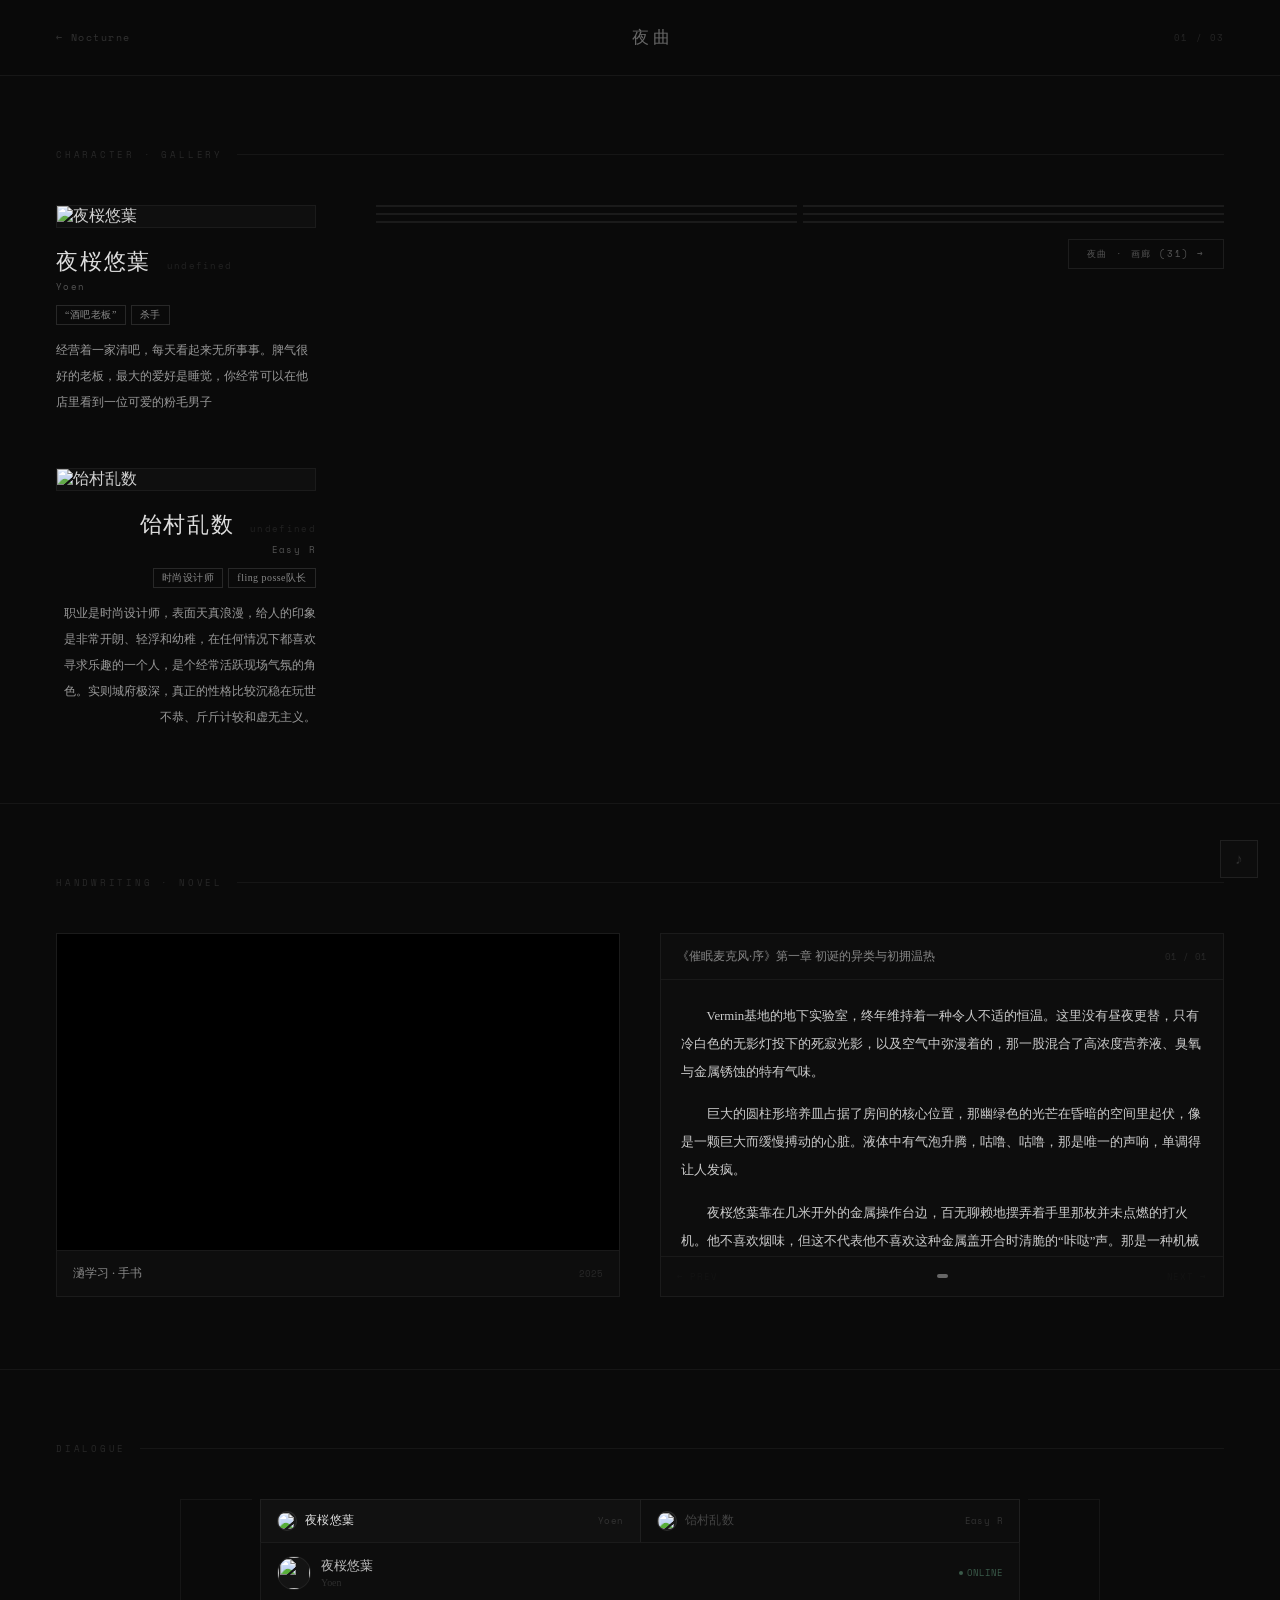
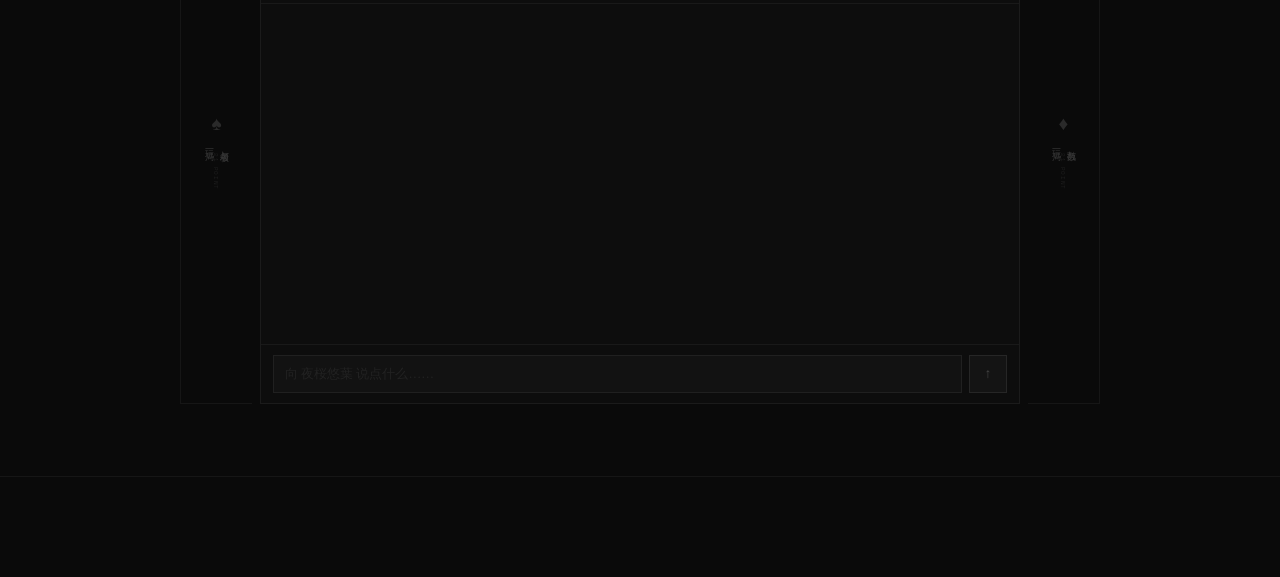
==== commit 9c3aaf19: "214" ====
--- a/world.html
+++ b/world.html
@@ -139,69 +139,109 @@
     <!-- 关闭 -->
     <button class="bj-x" onclick="bjClose()">✕</button>
 
-    <!-- 赌桌主体 -->
-    <div class="bj-table">
-
-      <!-- ── 庄家区 ── -->
-      <div class="bj-dealer-zone">
-        <!-- 立绘区（后期放图） -->
+    <!-- ══ 规则页 ══ -->
+    <div class="bj-rules-page" id="bj-rules-page">
+      <div class="bj-rules-char">
+        <div class="bj-char-av" id="bj-char-av">—</div>
+        <div class="bj-char-nm" id="bj-char-nm">—</div>
+        <div class="bj-rules-speech" id="bj-rules-speech">……</div>
+      </div>
+      <div class="bj-rules-content">
+        <div class="bj-rules-title">RULES · 规则</div>
+        <div class="bj-rules-body">
+          <div class="bj-rule-item"><span class="bj-rule-key">目标</span><span class="bj-rule-val">手牌点数尽量接近 21，超过即爆牌</span></div>
+          <div class="bj-rule-item"><span class="bj-rule-key">牌值</span><span class="bj-rule-val">A = 1 或 11　　J/Q/K = 10　　其余按面值</span></div>
+          <div class="bj-rule-item"><span class="bj-rule-key">发牌</span><span class="bj-rule-val">先下注，再发两张牌，庄家一张暗</span></div>
+          <div class="bj-rule-item"><span class="bj-rule-key">要牌</span><span class="bj-rule-val">HIT 继续拿牌，STAND 停牌等庄家亮牌</span></div>
+          <div class="bj-rule-item"><span class="bj-rule-key">双倍</span><span class="bj-rule-val">DOUBLE 下注翻倍，只再拿一张牌</span></div>
+          <div class="bj-rule-item"><span class="bj-rule-key">分牌</span><span class="bj-rule-val">两张相同时可 SPLIT 分成两手</span></div>
+          <div class="bj-rule-item"><span class="bj-rule-key">保险</span><span class="bj-rule-val">庄家明牌为 A 时可买 INSURANCE</span></div>
+          <div class="bj-rule-item"><span class="bj-rule-key">庄家</span><span class="bj-rule-val">点数不足 17 必须补牌，17 及以上停牌</span></div>
+          <div class="bj-rule-item"><span class="bj-rule-key">21点</span><span class="bj-rule-val">初始两张即 21 点，赔付 1.5 倍</span></div>
+        </div>
+        <button class="bj-ack-btn" onclick="bjAckRules()">我知道了，开始游戏 →</button>
+      </div>
+    </div>
+
+    <!-- ══ 游戏页 ══ -->
+    <div class="bj-game-page" id="bj-game-page" style="display:none">
+
+      <!-- 烛光背景 -->
+      <div class="bj-candle-bg"></div>
+
+      <!-- 角色层：悠葉/乱数居中站在桌后 -->
+      <div class="bj-char-layer">
+        <div class="bj-speech-wrap">
+          <div class="bj-speech"><span id="bj-speech-text">—</span></div>
+        </div>
         <div class="bj-char-portrait" id="bj-char-portrait">
-          <div class="bj-char-placeholder" id="bj-char-placeholder">
-            <div class="bj-char-av" id="bj-char-av">—</div>
-            <div class="bj-char-nm" id="bj-char-nm">—</div>
+          <div class="bj-char-av" id="bj-char-av2">—</div>
+          <div class="bj-char-nm" id="bj-char-nm2">—</div>
+        </div>
+      </div>
+
+      <!-- 赌桌 -->
+      <div class="bj-table-persp">
+        <div class="bj-table-tilt">
+
+          <!-- 桌面 -->
+          <div class="bj-table-surface">
+
+            <!-- 桌面烛台装饰 -->
+            <div class="bj-candle bj-candle-l">
+              <div class="bj-flame"></div><div class="bj-cbody"></div><div class="bj-cbase"></div>
+            </div>
+            <div class="bj-candle bj-candle-r">
+              <div class="bj-flame"></div><div class="bj-cbody"></div><div class="bj-cbase"></div>
+            </div>
+
+            <!-- 庄家区 -->
+            <div class="bj-dealer-zone">
+              <div class="bj-hand-label">庄家 <span class="bj-score" id="bj-dealer-score"></span></div>
+              <div class="bj-hand" id="bj-dealer-hand"></div>
+            </div>
+
+            <!-- 中线 -->
+            <div class="bj-felt-sep"></div>
+            <div class="bj-felt-mid">
+              <div class="bj-deck-area">
+                <div class="bj-deck">
+                  <div class="bj-deck-card"></div>
+                  <div class="bj-deck-card"></div>
+                  <div class="bj-deck-card"></div>
+                </div>
+                <div class="bj-deck-label">DECK</div>
+              </div>
+              <div class="bj-result-area"><div class="bj-result" id="bj-result"></div></div>
+              <div class="bj-bet-display">BET <span id="bj-bet-val">0</span><br>CHIPS <span id="bj-chips-val">1000</span></div>
+            </div>
+            <div class="bj-felt-sep"></div>
+
+            <!-- 玩家区 -->
+            <div class="bj-player-zone">
+              <div class="bj-hand" id="bj-player-hand"></div>
+              <div class="bj-hand-label">你 <span class="bj-score" id="bj-player-score"></span></div>
+              <div class="bj-chips">
+                <button class="bj-chip c5"   onclick="bjBet(5)">5</button>
+                <button class="bj-chip c25"  onclick="bjBet(25)">25</button>
+                <button class="bj-chip c50"  onclick="bjBet(50)">50</button>
+                <button class="bj-chip c100" onclick="bjBet(100)">100</button>
+                <button class="bj-chip c500" onclick="bjBet(500)">500</button>
+              </div>
+              <div class="bj-actions">
+                <button class="bj-btn" id="bj-deal-btn"   onclick="bjDeal()">发牌 DEAL</button>
+                <button class="bj-btn" id="bj-hit-btn"    onclick="bjHit()"    style="display:none">要牌 HIT</button>
+                <button class="bj-btn" id="bj-stand-btn"  onclick="bjStand()"  style="display:none">停牌 STAND</button>
+                <button class="bj-btn" id="bj-double-btn" onclick="bjDouble()" style="display:none">双倍 DOUBLE</button>
+                <button class="bj-btn" id="bj-split-btn"  onclick="bjSplit()"  style="display:none">分牌 SPLIT</button>
+                <button class="bj-btn" id="bj-insure-btn" onclick="bjInsure()" style="display:none">保险 INSURANCE</button>
+                <button class="bj-btn bj-btn-new" id="bj-new-btn" onclick="bjNewRound()" style="display:none">新一局 NEW ROUND</button>
+              </div>
+            </div>
+
           </div>
-        </div>
-        <!-- 庄家台词 -->
-        <div class="bj-speech" id="bj-speech">
-          <span id="bj-speech-text">—</span>
-        </div>
-        <!-- 庄家牌 -->
-        <div class="bj-hand-label">庄家 <span class="bj-score" id="bj-dealer-score"></span></div>
-        <div class="bj-hand" id="bj-dealer-hand"></div>
-      </div>
-
-      <!-- ── 桌面中线 ── -->
-      <div class="bj-felt-mid">
-        <div class="bj-deck-area">
-          <div class="bj-deck" id="bj-deck">
-            <div class="bj-deck-card"></div>
-            <div class="bj-deck-card"></div>
-            <div class="bj-deck-card"></div>
-          </div>
-          <div class="bj-deck-label">DECK</div>
-        </div>
-        <div class="bj-result-area">
-          <div class="bj-result" id="bj-result"></div>
-        </div>
-        <!-- 筹码下注区 -->
-        <div class="bj-bet-display">
-          BET <span id="bj-bet-val">0</span> &nbsp;|&nbsp; CHIPS <span id="bj-chips-val">1000</span>
-        </div>
-      </div>
-
-      <!-- ── 玩家区 ── -->
-      <div class="bj-player-zone">
-        <div class="bj-hand" id="bj-player-hand"></div>
-        <div class="bj-hand-label">你 <span class="bj-score" id="bj-player-score"></span></div>
-
-        <!-- 筹码选择 -->
-        <div class="bj-chips" id="bj-chips">
-          <button class="bj-chip c5"   onclick="bjBet(5)">5</button>
-          <button class="bj-chip c25"  onclick="bjBet(25)">25</button>
-          <button class="bj-chip c50"  onclick="bjBet(50)">50</button>
-          <button class="bj-chip c100" onclick="bjBet(100)">100</button>
-          <button class="bj-chip c500" onclick="bjBet(500)">500</button>
-        </div>
-
-        <!-- 操作按钮 -->
-        <div class="bj-actions" id="bj-actions">
-          <button class="bj-btn" id="bj-deal-btn"     onclick="bjDeal()">发牌 DEAL</button>
-          <button class="bj-btn" id="bj-hit-btn"      onclick="bjHit()"   style="display:none">要牌 HIT</button>
-          <button class="bj-btn" id="bj-stand-btn"    onclick="bjStand()" style="display:none">停牌 STAND</button>
-          <button class="bj-btn" id="bj-double-btn"   onclick="bjDouble()" style="display:none">双倍 DOUBLE</button>
-          <button class="bj-btn" id="bj-split-btn"    onclick="bjSplit()"  style="display:none">分牌 SPLIT</button>
-          <button class="bj-btn" id="bj-insure-btn"   onclick="bjInsure()" style="display:none">保险 INSURANCE</button>
-          <button class="bj-btn bj-btn-new" id="bj-new-btn" onclick="bjNewRound()" style="display:none">新一局 NEW ROUND</button>
+          <!-- 桌沿厚度 -->
+          <div class="bj-table-edge"></div>
         </div>
       </div>
 
--- a/style.css
+++ b/style.css
@@ -390,7 +390,7 @@
   overflow:hidden;display:flex;align-items:center;justify-content:center;
   font-size:.8rem;color:#333;flex-shrink:0;
 }
-.chat-av img{width:100%;height:auto;}
+.chat-av img{width:100%;height:100%;object-fit:cover;}
 .chat-cn{font-size:.82rem;color:#bbb;}
 .chat-cr{font-size:.62rem;color:#2e2e2e;margin-top:2px;}
 .chat-ol{
@@ -504,9 +504,13 @@
 
 /* ══ 游戏入口：对话框左右两侧 ══ */
 .chat-outer{
-  display:grid;
-  grid-template-columns:72px 1fr 72px;
+  display:flex;
+  align-items:stretch;
   max-width:920px;margin:0 auto;
+}
+.chat-outer .chat-wrap{
+  flex:1;
+  min-width:0;
 }
 .game-side{
   display:flex;flex-direction:column;
@@ -514,8 +518,9 @@
   gap:8px;cursor:pointer;
   border:1px solid rgba(255,255,255,.05);
   background:#0a0a0a;padding:16px 4px;
+  width:72px;flex-shrink:0;
   transition:background .25s,border-color .25s;
-  user-select:none;
+  user-select:none;overflow:hidden;
 }
 .game-side:hover{background:#111;border-color:rgba(255,255,255,.15);}
 .game-side-left{border-right:none;}
@@ -535,142 +540,348 @@
 }
 .game-side:hover .game-side-sub{color:#555;}
 @media(max-width:700px){
-  .chat-outer{grid-template-columns:46px 1fr 46px;}
+  .game-side{width:46px;}
   .game-side-label{font-size:.5rem;}
 }
 
 /* ══ 21点弹窗 ══ */
 #bj-modal{
   display:none;position:fixed;inset:0;z-index:970;
-  background:rgba(0,0,0,.88);backdrop-filter:blur(6px);
+  background:rgba(0,0,0,.92);backdrop-filter:blur(8px);
   align-items:center;justify-content:center;padding:16px;
 }
 #bj-modal.op{display:flex;}
 .bj-modal-inner{
-  position:relative;width:min(680px,96vw);aspect-ratio:1;
-  background:#0f1f0f;border:1px solid rgba(255,255,255,.08);
-  overflow:hidden;box-shadow:0 32px 80px rgba(0,0,0,.8);
+  position:relative;
+  width:min(760px,96vw);
+  height:min(680px,94vh);
+  overflow:hidden;
+  box-shadow:0 40px 100px rgba(0,0,0,.9);
   display:flex;flex-direction:column;
+  background:var(--bg,#030506);
 }
 .bj-x{
-  position:absolute;top:14px;right:16px;z-index:10;
-  font-size:.9rem;color:rgba(255,255,255,.2);transition:color .2s;padding:4px 8px;
+  position:absolute;top:14px;right:16px;z-index:100;
+  font-size:.9rem;color:rgba(255,255,255,.2);
+  transition:color .2s;padding:4px 8px;background:none;border:none;cursor:pointer;
 }
 .bj-x:hover{color:rgba(255,255,255,.7);}
-.bj-table{
-  flex:1;display:flex;flex-direction:column;
-  background:radial-gradient(ellipse 90% 60% at 50% 50%,#1a3a1a 0%,#0d240d 60%,#081508 100%);
-  position:relative;overflow:hidden;
-}
-.bj-table::before{
-  content:'';position:absolute;inset:0;pointer-events:none;
+
+/* ── 游戏页整体 ── */
+.bj-game-page{
+  position:absolute;inset:0;
+  display:flex;flex-direction:column;
+  background:#030506;
+}
+
+/* 烛光背景层 */
+.bj-candle-bg{
+  position:absolute;inset:0;pointer-events:none;z-index:0;
+  background:
+    radial-gradient(ellipse 50% 30% at 15% 95%, rgba(255,150,30,.45) 0%, transparent 55%),
+    radial-gradient(ellipse 45% 28% at 85% 92%, rgba(255,120,20,.28) 0%, transparent 52%),
+    radial-gradient(ellipse 80% 40% at 50% 115%, rgba(4,12,6,.98) 0%, transparent 60%);
+  animation:bjCandleF 5s ease-in-out infinite alternate;
+}
+@keyframes bjCandleF{0%,100%{opacity:1;}45%{opacity:.88;}75%{opacity:.95;}}
+
+/* ── 角色层 ── */
+.bj-char-layer{
+  position:relative;z-index:2;
+  flex:0 0 auto;
+  display:flex;flex-direction:column;align-items:center;
+  padding-top:12px;
+  margin-bottom:-16px;
+}
+.bj-speech-wrap{margin-bottom:6px;}
+.bj-speech{
+  background:rgba(2,4,3,.92);
+  border:1px solid rgba(200,169,110,.2);
+  padding:5px 18px;position:relative;
+  display:inline-block;
+}
+.bj-speech::after{
+  content:'';position:absolute;bottom:-6px;left:50%;transform:translateX(-50%);
+  border:5px solid transparent;border-top-color:rgba(200,169,110,.2);
+}
+#bj-speech-text{
+  font-family:'Noto Serif SC',serif;
+  font-size:.82rem;font-weight:300;
+  color:rgba(255,255,255,.8);letter-spacing:.05em;
+}
+.bj-char-portrait{
+  width:160px;height:230px;
+  display:flex;flex-direction:column;align-items:center;justify-content:flex-end;gap:4px;
+}
+.bj-char-portrait img{
+  height:100%;width:auto;object-fit:contain;object-position:bottom;
+  filter:drop-shadow(0 0 28px rgba(200,169,110,.2));
+  animation:bjCharFloat 6s ease-in-out infinite;
+}
+@keyframes bjCharFloat{0%,100%{transform:translateY(0);}50%{transform:translateY(-7px);}}
+.bj-char-av{
+  width:52px;height:52px;border:1px solid rgba(200,169,110,.2);
+  display:flex;align-items:center;justify-content:center;
+  font-size:.9rem;color:rgba(255,255,255,.35);overflow:hidden;
+  background:rgba(10,20,12,.6);
+}
+.bj-char-av img{width:100%;height:100%;object-fit:cover;object-position:top;}
+.bj-char-nm{
+  font-family:'Cormorant Garamond',serif;
+  font-size:.78rem;font-weight:300;letter-spacing:.14em;
+  color:rgba(200,169,110,.4);
+}
+
+/* ── 赌桌透视容器 ── */
+.bj-table-persp{
+  flex:1;
+  perspective:800px;
+  perspective-origin:50% -20px;
+  position:relative;z-index:3;
+  display:flex;flex-direction:column;justify-content:flex-end;
+  padding-bottom:0;
+}
+.bj-table-tilt{
+  transform:rotateX(26deg);
+  transform-origin:50% 0%;
+  transform-style:preserve-3d;
+}
+
+/* 桌面主体 */
+.bj-table-surface{
+  position:relative;
+  border-radius:120px / 38px;
+  padding:20px 32px 28px;
+  background:
+    radial-gradient(ellipse 80% 60% at 50% 40%,#1e5030 0%,#163a22 35%,#0d2418 65%,#071510 100%);
+  box-shadow:
+    0 0 0 1px #1a0c03,
+    0 0 0 2.5px #7a6340,
+    0 0 0 4px #0f0700,
+    0 0 0 5.5px rgba(200,169,110,.15),
+    0 8px 50px rgba(0,0,0,.9),
+    inset 0 8px 30px rgba(0,0,0,.5),
+    inset 0 0 60px rgba(0,0,0,.3);
+  overflow:hidden;
+}
+/* 毡布纹理 */
+.bj-table-surface::before{
+  content:'';position:absolute;inset:0;border-radius:inherit;pointer-events:none;
   background-image:
-    repeating-linear-gradient(0deg,transparent,transparent 20px,rgba(0,0,0,.03) 20px,rgba(0,0,0,.03) 21px),
-    repeating-linear-gradient(90deg,transparent,transparent 20px,rgba(0,0,0,.03) 20px,rgba(0,0,0,.03) 21px);
-}
-.bj-table::after{content:'';position:absolute;inset:8px;border:1px solid rgba(180,150,80,.12);pointer-events:none;}
+    repeating-linear-gradient(0deg,  transparent,transparent 16px,rgba(0,0,0,.04) 16px,rgba(0,0,0,.04) 17px),
+    repeating-linear-gradient(90deg, transparent,transparent 16px,rgba(0,0,0,.04) 16px,rgba(0,0,0,.04) 17px);
+}
+/* 金线内圈 */
+.bj-table-surface::after{
+  content:'';position:absolute;inset:8px;border-radius:112px/32px;
+  border:1px solid rgba(200,169,110,.1);pointer-events:none;
+}
+
+/* 桌沿厚度 */
+.bj-table-edge{
+  height:24px;
+  background:linear-gradient(180deg,#2e1a06 0%,#1a0e03 50%,#110901 100%);
+  border-radius:0 0 120px 120px / 0 0 20px 20px;
+  box-shadow:
+    0 0 0 1px #7a6340,
+    0 12px 40px rgba(0,0,0,.98),
+    inset 0 1px 0 rgba(200,169,110,.1);
+  position:relative;margin-top:-2px;
+}
+.bj-table-edge::before{
+  content:'';position:absolute;
+  top:0;left:20%;right:20%;height:1px;
+  background:linear-gradient(90deg,transparent,rgba(200,169,110,.25),transparent);
+}
+
+/* ── 烛台装饰 ── */
+.bj-candle{
+  position:absolute;z-index:4;
+  display:flex;flex-direction:column;align-items:center;
+  pointer-events:none;
+}
+.bj-candle-l{left:18px;top:16px;}
+.bj-candle-r{right:18px;top:16px;}
+.bj-flame{
+  width:7px;height:12px;
+  background:radial-gradient(ellipse at 50% 80%,#fff8c0,#ffb020,transparent);
+  border-radius:50% 50% 35% 35%;filter:blur(.4px);
+  animation:bjFlame 1.8s ease-in-out infinite alternate;
+}
+@keyframes bjFlame{
+  0%  {transform:scaleX(1) rotate(-2deg);opacity:.9;}
+  50% {transform:scaleX(.8) scaleY(1.12) rotate(1deg);opacity:1;}
+  100%{transform:scaleX(1.1) scaleY(.92) rotate(-1deg);opacity:.85;}
+}
+.bj-cbody{width:9px;height:28px;background:linear-gradient(90deg,#ddd0b0,#f0e4c8,#ccc0a0);border-radius:2px 2px 0 0;}
+.bj-cbase{width:14px;height:3px;background:#7a6340;border-radius:2px;}
+
+/* ── 桌面区域 ── */
 .bj-dealer-zone{
-  flex:0 0 42%;display:flex;flex-direction:column;
-  align-items:center;justify-content:flex-end;padding:10px 20px 8px;position:relative;
-}
-.bj-char-portrait{position:absolute;top:0;left:0;right:0;bottom:0;display:flex;align-items:center;justify-content:center;}
-.bj-char-portrait img{height:100%;width:auto;object-fit:contain;object-position:bottom center;opacity:.85;}
-.bj-char-placeholder{display:flex;flex-direction:column;align-items:center;gap:6px;}
-.bj-char-av{
-  width:52px;height:52px;border:1px solid rgba(255,255,255,.1);
-  display:flex;align-items:center;justify-content:center;
-  font-size:.9rem;color:rgba(255,255,255,.3);overflow:hidden;
-}
-.bj-char-av img{width:100%;height:100%;object-fit:cover;object-position:top;}
-.bj-char-nm{font-family:'Cormorant Garamond',serif;font-size:.85rem;font-weight:300;letter-spacing:.12em;color:rgba(255,255,255,.4);}
-.bj-speech{
-  position:relative;z-index:2;background:rgba(0,0,0,.55);
-  border:1px solid rgba(255,255,255,.08);padding:5px 12px;margin-bottom:7px;max-width:300px;
-}
-.bj-speech::before{
-  content:'';position:absolute;bottom:-6px;left:50%;transform:translateX(-50%);
-  width:0;height:0;border-left:5px solid transparent;border-right:5px solid transparent;
-  border-top:6px solid rgba(255,255,255,.08);
-}
-#bj-speech-text{font-size:.68rem;color:rgba(255,255,255,.6);letter-spacing:.04em;line-height:1.5;}
-.bj-hand-label{font-family:'Space Mono',monospace;font-size:.46rem;letter-spacing:.2em;color:rgba(255,255,255,.25);position:relative;z-index:2;margin-bottom:5px;}
-.bj-score{color:rgba(255,255,255,.5);font-size:.55rem;}
-.bj-hand{display:flex;flex-wrap:wrap;gap:5px;justify-content:center;position:relative;z-index:2;min-height:72px;align-items:flex-end;}
+  display:flex;flex-direction:column;align-items:center;gap:6px;
+  padding-bottom:10px;position:relative;z-index:2;
+}
+.bj-felt-sep{
+  height:1px;
+  background:linear-gradient(90deg,transparent,rgba(200,169,110,.15),transparent);
+  margin:4px 0;position:relative;z-index:2;
+}
 .bj-felt-mid{
-  flex:0 0 16%;display:flex;align-items:center;justify-content:space-between;
-  padding:0 28px;border-top:1px solid rgba(180,150,80,.1);border-bottom:1px solid rgba(180,150,80,.1);
-  position:relative;z-index:2;
+  display:flex;align-items:center;justify-content:space-between;
+  padding:8px 16px;position:relative;z-index:2;
+}
+.bj-player-zone{
+  display:flex;flex-direction:column;align-items:center;gap:7px;
+  padding-top:8px;position:relative;z-index:2;
+}
+
+/* ── 共用桌面元素 ── */
+.bj-hand-label{
+  font-family:'Space Mono',monospace;
+  font-size:.72rem;letter-spacing:.15em;color:rgba(255,255,255,.6);
+}
+.bj-score{color:#fff;font-size:.95rem;font-weight:700;}
+.bj-hand{
+  display:flex;flex-wrap:wrap;gap:5px;
+  justify-content:center;min-height:66px;align-items:flex-end;
 }
 .bj-deck-area{display:flex;flex-direction:column;align-items:center;gap:3px;}
-.bj-deck{position:relative;width:36px;height:50px;}
+.bj-deck{position:relative;width:34px;height:48px;}
 .bj-deck-card{
-  position:absolute;width:34px;height:48px;
+  position:absolute;width:32px;height:46px;
   background:repeating-linear-gradient(135deg,#1a1a3e,#1a1a3e 3px,#16163a 3px,#16163a 6px);
-  border:1px solid rgba(255,255,255,.15);border-radius:2px;
+  border:1px solid rgba(200,169,110,.18);border-radius:2px;
 }
 .bj-deck-card:nth-child(1){top:0;left:0;}
 .bj-deck-card:nth-child(2){top:-2px;left:1px;}
 .bj-deck-card:nth-child(3){top:-4px;left:2px;}
-.bj-deck-label{font-family:'Space Mono',monospace;font-size:.38rem;letter-spacing:.2em;color:rgba(255,255,255,.15);}
+.bj-deck-label{
+  font-family:'Space Mono',monospace;
+  font-size:.5rem;letter-spacing:.18em;color:rgba(200,169,110,.35);
+}
 .bj-result-area{flex:1;text-align:center;}
 .bj-result{
   font-family:'Cormorant Garamond',serif;font-size:1.2rem;font-weight:300;
-  letter-spacing:.18em;color:rgba(255,255,255,0);transition:color .4s,transform .3s;transform:scale(.9);
+  letter-spacing:.18em;color:rgba(255,255,255,0);
+  transition:color .4s,transform .3s;transform:scale(.9);
 }
 .bj-result.show{color:rgba(255,255,255,.9);transform:scale(1);}
-.bj-result.win{color:#a8d8a8!important;}
+.bj-result.win {color:#a8d8a8!important;}
 .bj-result.lose{color:#d8a8a8!important;}
 .bj-result.push{color:#d8c87a!important;}
-.bj-bet-display{font-family:'Space Mono',monospace;font-size:.44rem;letter-spacing:.1em;color:rgba(255,255,255,.3);text-align:right;min-width:120px;}
-.bj-player-zone{flex:0 0 42%;display:flex;flex-direction:column;align-items:center;justify-content:flex-start;padding:8px 20px 10px;position:relative;}
-.bj-chips{display:flex;gap:8px;margin:8px 0 6px;position:relative;z-index:2;}
+.bj-bet-display{
+  font-family:'Space Mono',monospace;
+  font-size:.68rem;letter-spacing:.07em;
+  color:rgba(255,255,255,.65);
+  text-align:right;line-height:2;min-width:120px;
+}
+
+/* ── 筹码 ── */
+.bj-chips{display:flex;gap:8px;position:relative;z-index:2;}
 .bj-chip{
   width:38px;height:38px;border-radius:50%;
   font-family:'Space Mono',monospace;font-size:.5rem;font-weight:700;
   cursor:pointer;border:3px solid transparent;
   transition:transform .15s,box-shadow .15s;
   box-shadow:0 3px 8px rgba(0,0,0,.5),inset 0 1px 0 rgba(255,255,255,.2);
-}
+  position:relative;
+}
+.bj-chip::before{content:'';position:absolute;inset:3px;border-radius:50%;border:1px dashed rgba(255,255,255,.2);}
 .bj-chip:hover{transform:translateY(-3px);box-shadow:0 6px 14px rgba(0,0,0,.6);}
-.bj-chip.c5{background:#c0392b;border-color:#e74c3c;color:#fff;}
-.bj-chip.c25{background:#27ae60;border-color:#2ecc71;color:#fff;}
-.bj-chip.c50{background:#2980b9;border-color:#3498db;color:#fff;}
-.bj-chip.c100{background:#8e44ad;border-color:#9b59b6;color:#fff;}
-.bj-chip.c500{background:#d4a017;border-color:#f1c40f;color:#111;}
+.bj-chip.c5  {background:#b03030;border-color:#d94444;color:#fff;}
+.bj-chip.c25 {background:#247038;border-color:#38a856;color:#fff;}
+.bj-chip.c50 {background:#1c5898;border-color:#3480c8;color:#fff;}
+.bj-chip.c100{background:#722e8c;border-color:#9e46be;color:#fff;}
+.bj-chip.c500{background:#a67c00;border-color:#d4a017;color:#111;}
 .bj-chip.disabled{opacity:.35;pointer-events:none;}
-.bj-actions{display:flex;flex-wrap:wrap;gap:6px;justify-content:center;position:relative;z-index:2;margin-top:4px;}
+
+/* ── 按钮 ── */
+.bj-actions{display:flex;flex-wrap:wrap;gap:6px;justify-content:center;position:relative;z-index:2;}
 .bj-btn{
-  font-family:'Space Mono',monospace;font-size:.46rem;letter-spacing:.14em;
-  padding:7px 14px;background:rgba(255,255,255,.04);
-  border:1px solid rgba(255,255,255,.12);color:rgba(255,255,255,.6);
-  cursor:pointer;transition:background .2s,border-color .2s,color .2s;
-}
-.bj-btn:hover{background:rgba(255,255,255,.1);border-color:rgba(255,255,255,.3);color:#fff;}
+  font-family:'Space Mono',monospace;
+  font-size:.52rem;letter-spacing:.12em;padding:7px 14px;
+  background:transparent;border:1px solid rgba(200,169,110,.2);
+  color:rgba(200,169,110,.65);cursor:pointer;transition:all .2s;
+}
+.bj-btn:hover{border-color:rgba(200,169,110,.7);color:rgba(200,169,110,1);background:rgba(200,169,110,.06);}
 .bj-btn:disabled{opacity:.25;pointer-events:none;}
-.bj-btn-new{background:rgba(180,150,80,.08);border-color:rgba(180,150,80,.25);color:rgba(180,150,80,.8);}
-.bj-btn-new:hover{background:rgba(180,150,80,.15);color:#d4b86a;}
+.bj-btn-new{border-color:rgba(200,169,110,.3);color:rgba(200,169,110,.8);}
+.bj-btn-new:hover{background:rgba(200,169,110,.1);color:#d4b86a;}
+
+/* ── 牌 ── */
 .bj-card{
-  width:42px;height:62px;background:#f5f0e8;border-radius:3px;
-  border:1px solid rgba(0,0,0,.2);
-  box-shadow:0 3px 10px rgba(0,0,0,.5),inset 0 1px 0 rgba(255,255,255,.8);
+  width:44px;height:64px;background:#f5f0e8;border-radius:3px;
+  border:1px solid rgba(0,0,0,.15);
+  box-shadow:0 4px 12px rgba(0,0,0,.6),inset 0 1px 0 rgba(255,255,255,.85);
   position:relative;display:flex;align-items:center;justify-content:center;
-  flex-shrink:0;opacity:0;transform:translateY(-40px) rotate(-8deg);
-}
-.bj-card.dealt{animation:dealCard .35s cubic-bezier(.22,1,.36,1) forwards;}
+  flex-shrink:0;opacity:0;transform:translateY(-35px) rotate(-7deg);
+}
+.bj-card.dealt{animation:dealCard .38s cubic-bezier(.22,1,.36,1) forwards;}
 @keyframes dealCard{to{opacity:1;transform:translateY(0) rotate(0deg);}}
 .bj-card.back{
   background:repeating-linear-gradient(135deg,#1a1a3e,#1a1a3e 4px,#16163a 4px,#16163a 8px);
-  border-color:rgba(255,255,255,.15);
-}
+  border-color:rgba(200,169,110,.22);
+}
+.bj-card.back::after{content:'✦';font-size:1.3rem;color:rgba(200,169,110,.18);}
 .bj-card-inner{display:flex;flex-direction:column;align-items:center;justify-content:center;width:100%;height:100%;color:#1a1a1a;font-family:'Georgia',serif;}
 .bj-card.red .bj-card-inner{color:#c0392b;}
-.bj-card-corner-tl{position:absolute;top:3px;left:4px;font-size:.55rem;font-weight:700;line-height:1.1;text-align:center;}
-.bj-card-corner-br{position:absolute;bottom:3px;right:4px;font-size:.55rem;font-weight:700;line-height:1.1;text-align:center;transform:rotate(180deg);}
-.bj-card-center{font-size:1.3rem;}
+.bj-card-corner-tl{position:absolute;top:3px;left:4px;font-size:.72rem;font-weight:700;line-height:1.1;text-align:center;}
+.bj-card-corner-br{position:absolute;bottom:3px;right:4px;font-size:.72rem;font-weight:700;line-height:1.1;text-align:center;transform:rotate(180deg);}
+.bj-card-center{font-size:1.6rem;}
 .bj-card.flip-anim{animation:flipCard .4s ease forwards;}
 @keyframes flipCard{0%{transform:rotateY(0);}50%{transform:rotateY(90deg);opacity:.5;}100%{transform:rotateY(0);opacity:1;}}
+
 @media(max-width:500px){
-  .bj-modal-inner{aspect-ratio:auto;height:96vh;}
-  .bj-card{width:34px;height:50px;}
+  .bj-modal-inner{height:96vh;}
+  .bj-card{width:36px;height:52px;}
   .bj-chip{width:32px;height:32px;}
-}
+  .bj-char-portrait{width:120px;height:170px;}
+}
+
+/* ══ 21点规则页 ══ */
+.bj-rules-page{
+  position:absolute;inset:0;z-index:5;
+  display:flex;align-items:stretch;
+  background:#0a0a0a;
+}
+.bj-rules-char{
+  width:160px;flex-shrink:0;
+  display:flex;flex-direction:column;align-items:center;justify-content:center;
+  gap:10px;padding:24px 12px;
+  border-right:1px solid rgba(255,255,255,.06);
+  background:#080808;
+}
+.bj-rules-speech{
+  font-size:.65rem;color:#444;line-height:1.7;
+  text-align:center;margin-top:6px;
+  font-family:'Noto Serif SC',serif;letter-spacing:.04em;
+}
+.bj-rules-content{
+  flex:1;display:flex;flex-direction:column;
+  padding:28px 28px 20px;overflow-y:auto;
+}
+.bj-rules-title{
+  font-family:'Space Mono',monospace;
+  font-size:.55rem;letter-spacing:.3em;color:#333;margin-bottom:20px;
+}
+.bj-rules-body{flex:1;display:flex;flex-direction:column;gap:10px;}
+.bj-rule-item{
+  display:flex;gap:14px;align-items:baseline;
+  border-bottom:1px solid rgba(255,255,255,.03);padding-bottom:8px;
+}
+.bj-rule-key{
+  font-family:'Space Mono',monospace;
+  font-size:.48rem;letter-spacing:.12em;color:#444;flex-shrink:0;width:32px;
+}
+.bj-rule-val{
+  font-size:.7rem;color:#555;line-height:1.5;font-weight:300;
+  font-family:'Noto Serif SC',serif;
+}
+.bj-ack-btn{
+  margin-top:20px;align-self:flex-end;
+  font-family:'Space Mono',monospace;
+  font-size:.52rem;letter-spacing:.15em;padding:10px 22px;
+  border:1px solid rgba(255,255,255,.12);
+  background:transparent;color:#666;cursor:pointer;transition:all .2s;
+}
+.bj-ack-btn:hover{color:#ddd;border-color:rgba(255,255,255,.35);background:rgba(255,255,255,.04);}
